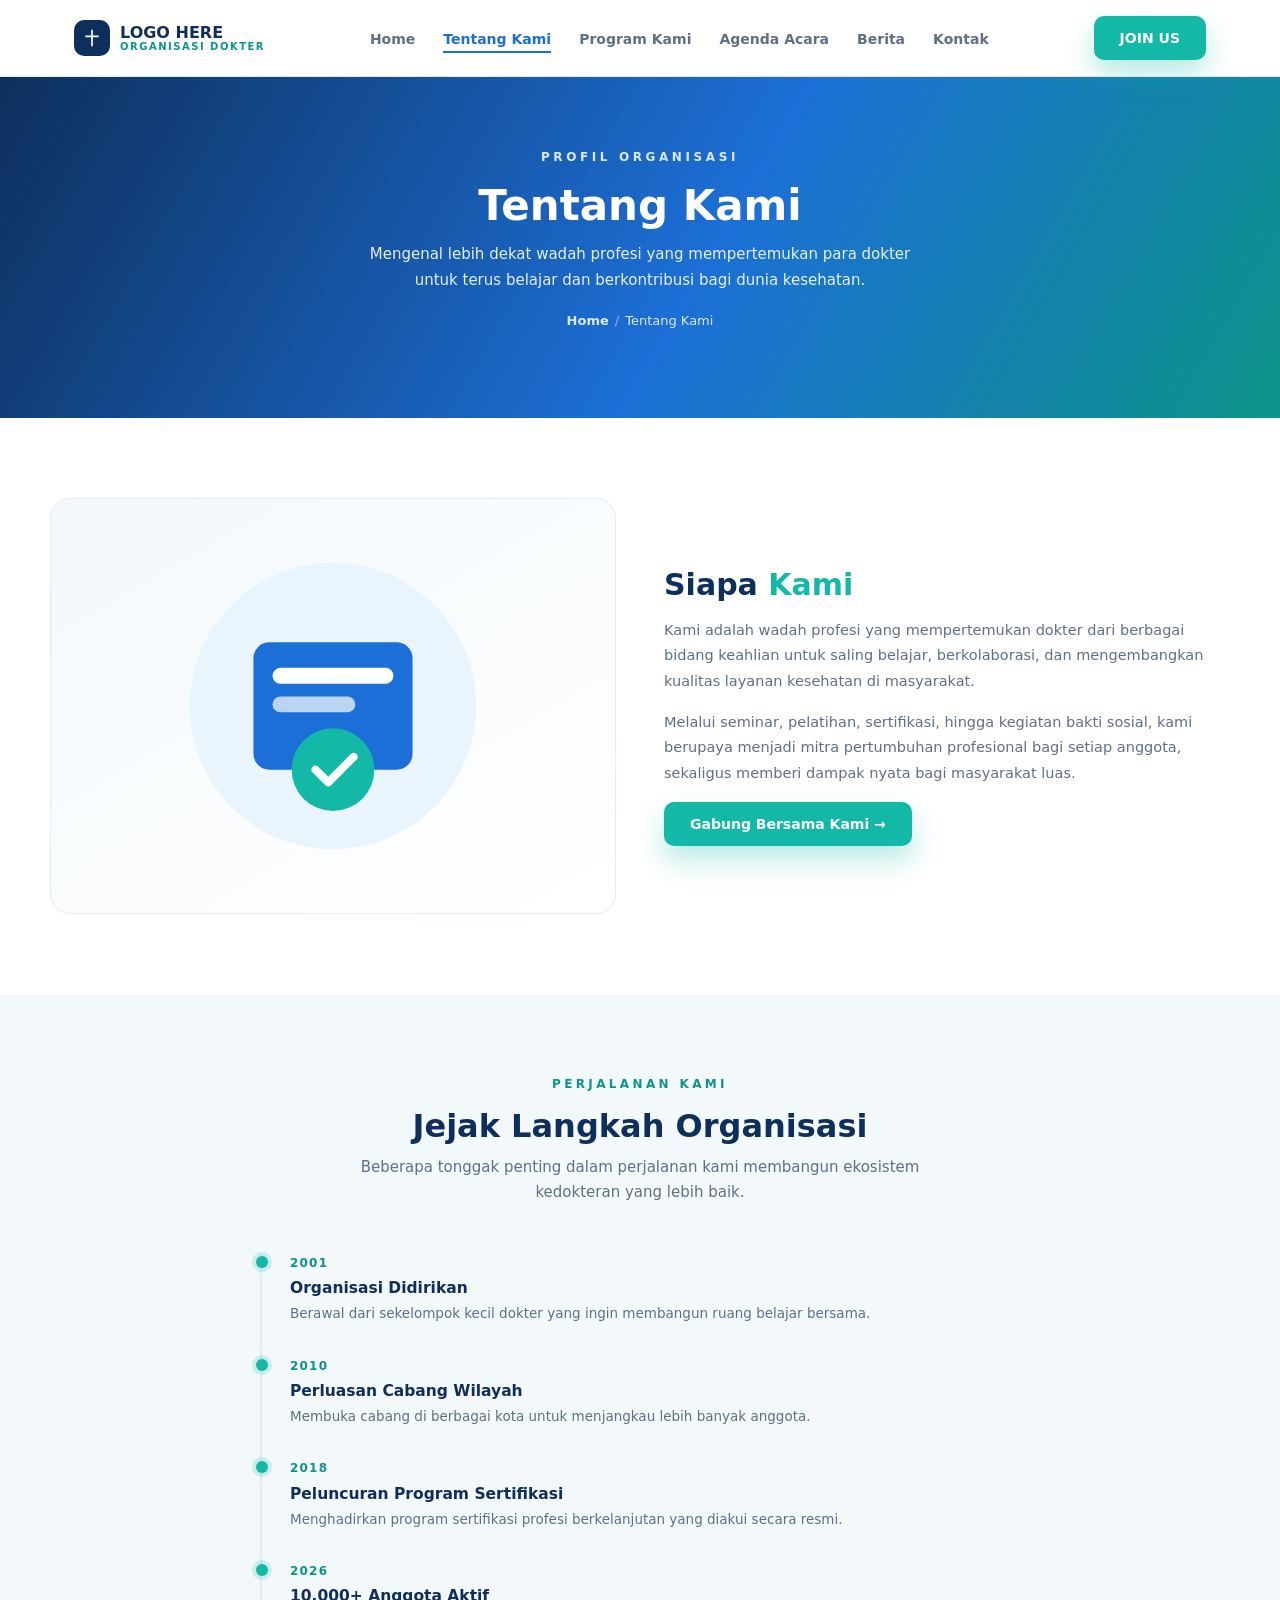
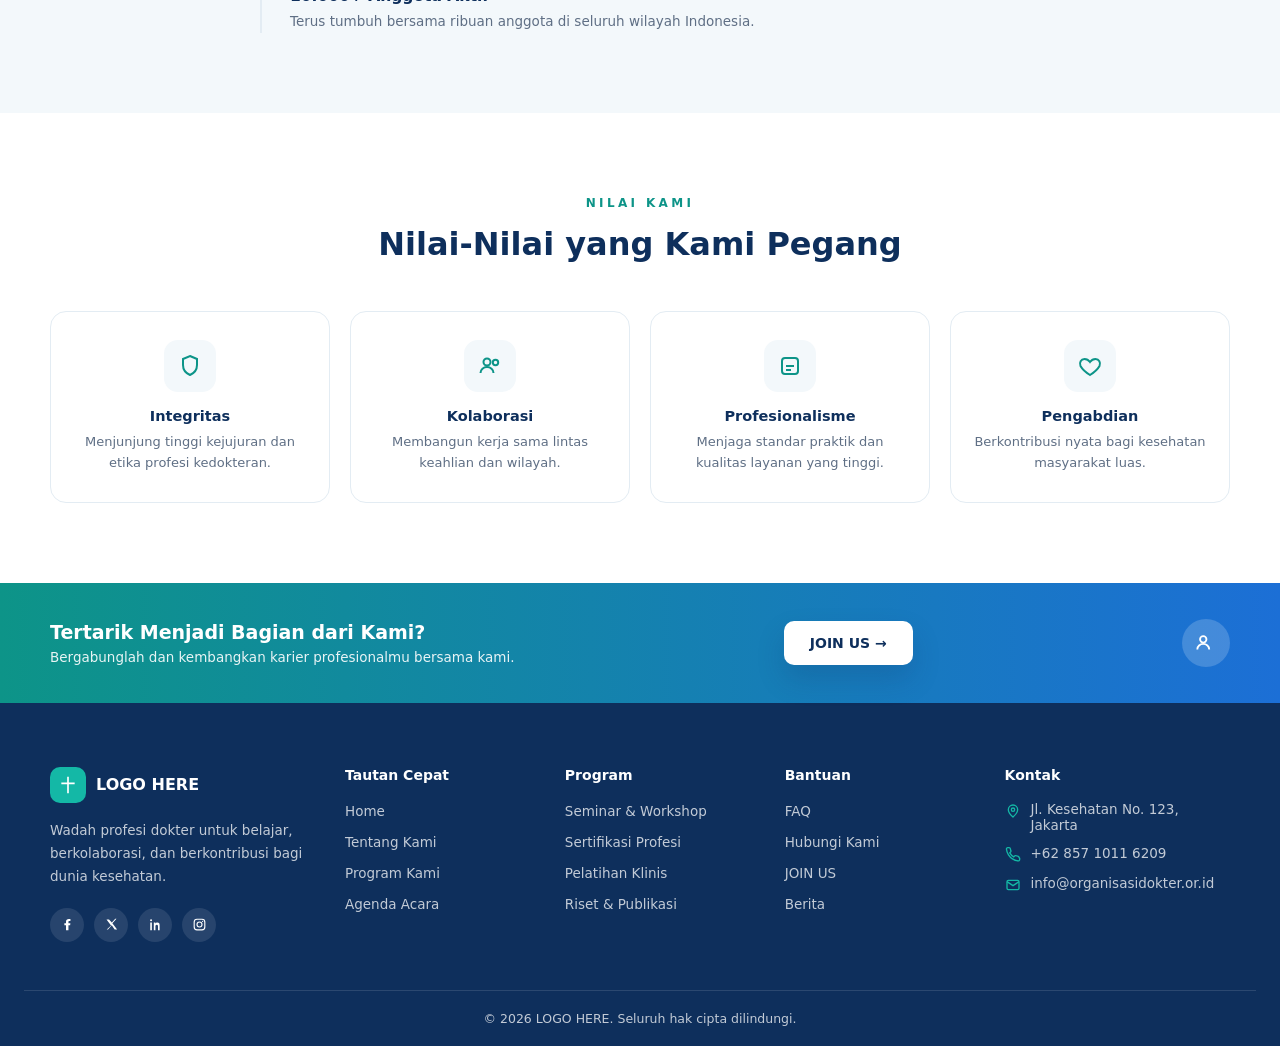
==== about.html @ cdc2d01a "Add CSS styles and JavaScript functionality for responsive navigation and page elements - Created si" ====
<!DOCTYPE html>
<html lang="id">
<head>
<meta charset="UTF-8">
<meta name="viewport" content="width=device-width, initial-scale=1.0">
<title>Tentang Kami | Organisasi Dokter</title>
<link rel="stylesheet" href="site.css">
</head>
<body>

<header class="site-nav">
  <div class="nav-inner">
    <a class="site-logo" href="index.html">
      <span class="logo-mark">
        <svg viewBox="0 0 24 24" fill="currentColor"><path d="M11 2h2v7h7v2h-7v11h-2V11H4V9h7V2Z"/></svg>
      </span>
      <span class="logo-text">LOGO HERE<small>ORGANISASI DOKTER</small></span>
    </a>
    <ul class="nav-links" id="navLinks">
      <li><a href="index.html">Home</a></li>
      <li><a href="about.html">Tentang Kami</a></li>
      <li><a href="services.html">Program Kami</a></li>
      <li><a href="events.html">Agenda Acara</a></li>
      <li><a href="news.html">Berita</a></li>
      <li><a href="contact.html">Kontak</a></li>
    </ul>
    <a class="btn btn-teal" href="daftar.html">JOIN US</a>
    <button class="mobile-toggle" id="navToggle" aria-label="Menu">
      <span></span><span></span><span></span>
    </button>
  </div>
</header>

<section class="page-hero">
  <p class="eyebrow">Profil Organisasi</p>
  <h1>Tentang Kami</h1>
  <p>Mengenal lebih dekat wadah profesi yang mempertemukan para dokter untuk terus belajar dan berkontribusi bagi dunia kesehatan.</p>
  <div class="breadcrumb">
    <a href="index.html">Home</a><span>/</span>Tentang Kami
  </div>
</section>

<section class="section">
  <div class="content-grid">
    <div class="content-visual">
      <svg viewBox="0 0 220 220" fill="none" xmlns="http://www.w3.org/2000/svg">
        <circle cx="110" cy="110" r="90" fill="#eaf4fd"/>
        <rect x="60" y="70" width="100" height="80" rx="10" fill="#1c6fd6"/>
        <rect x="72" y="86" width="76" height="10" rx="5" fill="#fff"/>
        <rect x="72" y="104" width="52" height="10" rx="5" fill="#fff" opacity="0.7"/>
        <circle cx="110" cy="150" r="26" fill="#14b8a6"/>
        <path d="M99 150l8 8 16-16" stroke="#fff" stroke-width="5" stroke-linecap="round" stroke-linejoin="round" fill="none"/>
      </svg>
    </div>
    <div class="content-text">
      <h2>Siapa <span class="accent" style="color:#14b8a6;">Kami</span></h2>
      <p>Kami adalah wadah profesi yang mempertemukan dokter dari berbagai bidang keahlian untuk saling belajar, berkolaborasi, dan mengembangkan kualitas layanan kesehatan di masyarakat.</p>
      <p>Melalui seminar, pelatihan, sertifikasi, hingga kegiatan bakti sosial, kami berupaya menjadi mitra pertumbuhan profesional bagi setiap anggota, sekaligus memberi dampak nyata bagi masyarakat luas.</p>
      <a class="btn btn-teal" href="daftar.html">Gabung Bersama Kami &rarr;</a>
    </div>
  </div>
</section>

<section class="section soft">
  <div class="section-header">
    <p class="eyebrow">Perjalanan Kami</p>
    <h2>Jejak Langkah Organisasi</h2>
    <p>Beberapa tonggak penting dalam perjalanan kami membangun ekosistem kedokteran yang lebih baik.</p>
  </div>
  <div class="timeline">
    <div class="timeline-item">
      <p class="t-year">2001</p>
      <h4>Organisasi Didirikan</h4>
      <p>Berawal dari sekelompok kecil dokter yang ingin membangun ruang belajar bersama.</p>
    </div>
    <div class="timeline-item">
      <p class="t-year">2010</p>
      <h4>Perluasan Cabang Wilayah</h4>
      <p>Membuka cabang di berbagai kota untuk menjangkau lebih banyak anggota.</p>
    </div>
    <div class="timeline-item">
      <p class="t-year">2018</p>
      <h4>Peluncuran Program Sertifikasi</h4>
      <p>Menghadirkan program sertifikasi profesi berkelanjutan yang diakui secara resmi.</p>
    </div>
    <div class="timeline-item">
      <p class="t-year">2026</p>
      <h4>10.000+ Anggota Aktif</h4>
      <p>Terus tumbuh bersama ribuan anggota di seluruh wilayah Indonesia.</p>
    </div>
  </div>
</section>

<section class="section">
  <div class="section-header">
    <p class="eyebrow">Nilai Kami</p>
    <h2>Nilai-Nilai yang Kami Pegang</h2>
  </div>
  <div class="value-grid">
    <div class="value-card">
      <span class="vc-icon"><svg viewBox="0 0 24 24" fill="none" stroke="currentColor" stroke-width="2"><path d="M12 2l7 3v6c0 5-3.5 8.5-7 10-3.5-1.5-7-5-7-10V5l7-3Z"/></svg></span>
      <h3>Integritas</h3>
      <p>Menjunjung tinggi kejujuran dan etika profesi kedokteran.</p>
    </div>
    <div class="value-card">
      <span class="vc-icon"><svg viewBox="0 0 24 24" fill="none" stroke="currentColor" stroke-width="2"><circle cx="9" cy="8" r="3.5"/><path d="M2.5 19c0-3.5 3-6 6.5-6s6.5 2.5 6.5 6"/><circle cx="17.5" cy="8.5" r="2.7"/></svg></span>
      <h3>Kolaborasi</h3>
      <p>Membangun kerja sama lintas keahlian dan wilayah.</p>
    </div>
    <div class="value-card">
      <span class="vc-icon"><svg viewBox="0 0 24 24" fill="none" stroke="currentColor" stroke-width="2"><rect x="4" y="4" width="16" height="16" rx="3"/><path d="M8 12h8M8 16h5"/></svg></span>
      <h3>Profesionalisme</h3>
      <p>Menjaga standar praktik dan kualitas layanan yang tinggi.</p>
    </div>
    <div class="value-card">
      <span class="vc-icon"><svg viewBox="0 0 24 24" fill="none" stroke="currentColor" stroke-width="2"><path d="M12 21s-7-4.4-9.5-9C1 8.4 3 5 6.5 5 8.6 5 10.6 6.1 12 8c1.4-1.9 3.4-3 5.5-3C21 5 23 8.4 21.5 12 19 16.6 12 21 12 21Z"/></svg></span>
      <h3>Pengabdian</h3>
      <p>Berkontribusi nyata bagi kesehatan masyarakat luas.</p>
    </div>
  </div>
</section>

<section class="cta-banner">
  <div class="cta-banner-inner">
    <div>
      <h3>Tertarik Menjadi Bagian dari Kami?</h3>
      <p>Bergabunglah dan kembangkan karier profesionalmu bersama kami.</p>
    </div>
    <a class="btn btn-white" href="daftar.html">JOIN US &rarr;</a>
    <span class="cta-icon-circle"><svg viewBox="0 0 24 24" fill="none" stroke="#fff" stroke-width="2"><circle cx="9" cy="8" r="3.5"/><path d="M2.5 19c0-3.5 3-6 6.5-6s6.5 2.5 6.5 6"/></svg></span>
  </div>
</section>

<footer class="site-footer">
  <div class="footer-grid">
    <div class="footer-brand">
      <a class="site-logo" href="index.html">
        <span class="logo-mark">
          <svg viewBox="0 0 24 24" fill="currentColor"><path d="M11 2h2v7h7v2h-7v11h-2V11H4V9h7V2Z"/></svg>
        </span>
        <span class="logo-text">LOGO HERE</span>
      </a>
      <p>Wadah profesi dokter untuk belajar, berkolaborasi, dan berkontribusi bagi dunia kesehatan.</p>
      <div class="footer-social">
        <a href="#" aria-label="Facebook"><svg viewBox="0 0 24 24" fill="currentColor"><path d="M13.5 21v-8h2.7l.4-3.2h-3.1V7.7c0-.9.3-1.5 1.6-1.5h1.6V3.3C16.4 3.2 15.3 3 14 3c-2.6 0-4.4 1.6-4.4 4.5v2.3H7v3.2h2.6V21h3.9Z"/></svg></a>
        <a href="#" aria-label="Twitter"><svg viewBox="0 0 24 24" fill="currentColor"><path d="M4 4l7.3 9.6L4.4 20h2l6-6.7L17 20h4l-7.6-10 6.6-7.4h-2l-5.5 6.1L8 4H4Z"/></svg></a>
        <a href="#" aria-label="LinkedIn"><svg viewBox="0 0 24 24" fill="currentColor"><path d="M4.9 3.5A1.6 1.6 0 1 1 3.3 5a1.6 1.6 0 0 1 1.6-1.5ZM3.6 8.6h2.6V21H3.6V8.6ZM9.3 8.6h2.5v1.7h.03c.35-.66 1.2-1.7 3-1.7 3.2 0 3.8 2.1 3.8 4.8V21H16v-5.6c0-1.35-.02-3.1-1.9-3.1-1.9 0-2.2 1.47-2.2 3v5.7H9.3V8.6Z"/></svg></a>
        <a href="#" aria-label="Instagram"><svg viewBox="0 0 24 24" fill="none" stroke="currentColor" stroke-width="1.8"><rect x="3.5" y="3.5" width="17" height="17" rx="4.5"/><circle cx="12" cy="12" r="4"/><circle cx="17" cy="7" r="0.9" fill="currentColor" stroke="none"/></svg></a>
      </div>
    </div>
    <div class="footer-col">
      <h4>Tautan Cepat</h4>
      <ul>
        <li><a href="index.html">Home</a></li>
        <li><a href="about.html">Tentang Kami</a></li>
        <li><a href="services.html">Program Kami</a></li>
        <li><a href="events.html">Agenda Acara</a></li>
      </ul>
    </div>
    <div class="footer-col">
      <h4>Program</h4>
      <ul>
        <li><a href="services.html">Seminar &amp; Workshop</a></li>
        <li><a href="services.html">Sertifikasi Profesi</a></li>
        <li><a href="services.html">Pelatihan Klinis</a></li>
        <li><a href="services.html">Riset &amp; Publikasi</a></li>
      </ul>
    </div>
    <div class="footer-col">
      <h4>Bantuan</h4>
      <ul>
        <li><a href="contact.html">FAQ</a></li>
        <li><a href="contact.html">Hubungi Kami</a></li>
        <li><a href="daftar.html">JOIN US</a></li>
        <li><a href="news.html">Berita</a></li>
      </ul>
    </div>
    <div class="footer-col">
      <h4>Kontak</h4>
      <ul class="footer-contact">
        <li><svg viewBox="0 0 24 24" fill="none" stroke="currentColor" stroke-width="2"><path d="M12 21s-7-6-7-11a7 7 0 0 1 14 0c0 5-7 11-7 11Z"/><circle cx="12" cy="10" r="2.5"/></svg><span>Jl. Kesehatan No. 123, Jakarta</span></li>
        <li><svg viewBox="0 0 24 24" fill="none" stroke="currentColor" stroke-width="2"><path d="M22 16.9v2a2 2 0 0 1-2.2 2 19.8 19.8 0 0 1-8.6-3 19.5 19.5 0 0 1-6-6 19.8 19.8 0 0 1-3-8.7A2 2 0 0 1 4.1 1h2a2 2 0 0 1 2 1.7c.1.9.3 1.8.6 2.7a2 2 0 0 1-.4 2.1L7.1 8.7a16 16 0 0 0 6 6l1.2-1.2a2 2 0 0 1 2.1-.4c.9.3 1.8.5 2.7.6a2 2 0 0 1 1.9 2Z"/></svg><span>+62 857 1011 6209</span></li>
        <li><svg viewBox="0 0 24 24" fill="none" stroke="currentColor" stroke-width="2"><rect x="3" y="5" width="18" height="14" rx="2"/><path d="m3 7 9 6 9-6"/></svg><span>info@organisasidokter.or.id</span></li>
      </ul>
    </div>
  </div>
  <div class="footer-bottom">
    &copy; 2026 LOGO HERE. Seluruh hak cipta dilindungi.
  </div>
</footer>

<script src="site.js"></script>
</body>
</html>
---- site.css ----
:root{
  --navy:#0e2f5c;
  --blue:#1c6fd6;
  --teal:#14b8a6;
  --teal-dark:#0d9488;
  --bg-soft:#f3f8fb;
  --text-dark:#16273f;
  --text-gray:#5f6f85;
  --white:#ffffff;
  --border-soft:#e3ecf3;
}

*{margin:0;padding:0;box-sizing:border-box;}

body{
  font-family:'Segoe UI', system-ui, -apple-system, sans-serif;
  background:var(--white);
  color:var(--text-dark);
  overflow-x:hidden;
}

a{color:inherit;}

.container{
  max-width:1180px;
  margin:0 auto;
  padding:0 24px;
}

img,svg{display:block;max-width:100%;}

/* ===== BUTTONS ===== */
.btn{
  display:inline-flex;
  align-items:center;
  gap:8px;
  font-size:14px;
  font-weight:700;
  padding:14px 26px;
  border-radius:10px;
  border:none;
  cursor:pointer;
  text-decoration:none;
  transition:transform 0.2s ease, box-shadow 0.2s ease, background 0.2s ease;
  white-space:nowrap;
}

.btn:hover{ transform:translateY(-2px); }

.btn-teal{
  background:var(--teal);
  color:var(--white);
  box-shadow:0 14px 28px rgba(20,184,166,0.3);
}
.btn-teal:hover{ background:var(--teal-dark); }

.btn-outline{
  background:var(--white);
  color:var(--navy);
  border:1.5px solid var(--border-soft);
}
.btn-outline:hover{ border-color:var(--blue); }

.btn-white{
  background:var(--white);
  color:var(--navy);
  box-shadow:0 14px 28px rgba(14,47,92,0.18);
}

/* ===== NAVBAR ===== */
.site-nav{
  position:sticky;
  top:0;
  z-index:50;
  background:rgba(255,255,255,0.96);
  backdrop-filter:blur(8px);
  border-bottom:1px solid var(--border-soft);
}

.nav-inner{
  max-width:1180px;
  margin:0 auto;
  padding:16px 24px;
  display:flex;
  align-items:center;
  justify-content:space-between;
  gap:24px;
}

.site-logo{
  display:flex;
  align-items:center;
  gap:10px;
  text-decoration:none;
  flex-shrink:0;
}

.site-logo .logo-mark{
  width:36px;
  height:36px;
  border-radius:10px;
  background:var(--navy);
  display:flex;
  align-items:center;
  justify-content:center;
  color:var(--white);
}

.site-logo .logo-mark svg{ width:20px; height:20px; }

.site-logo .logo-text{
  font-weight:800;
  font-size:16px;
  color:var(--navy);
  line-height:1.1;
}

.site-logo .logo-text small{
  display:block;
  font-size:10px;
  letter-spacing:0.15em;
  font-weight:700;
  color:var(--teal-dark);
}

.nav-links{
  display:flex;
  align-items:center;
  gap:28px;
  list-style:none;
  flex-wrap:wrap;
}

.nav-links a{
  text-decoration:none;
  font-size:14px;
  font-weight:600;
  color:var(--text-gray);
  padding-bottom:4px;
  border-bottom:2px solid transparent;
}

.nav-links a:hover,
.nav-links a.active{
  color:var(--blue);
  border-bottom-color:var(--blue);
}

.mobile-toggle{
  display:none;
  flex-direction:column;
  gap:4px;
  background:none;
  border:none;
  cursor:pointer;
  padding:6px;
}

.mobile-toggle span{
  width:22px;
  height:2px;
  background:var(--navy);
  border-radius:2px;
}

@media (max-width:900px){
  .nav-links{
    display:none;
    position:absolute;
    top:100%;
    left:0;
    right:0;
    background:var(--white);
    flex-direction:column;
    align-items:flex-start;
    padding:16px 24px 20px;
    gap:14px;
    border-bottom:1px solid var(--border-soft);
    box-shadow:0 20px 30px rgba(14,47,92,0.08);
  }
  .nav-links.open{ display:flex; }
  .mobile-toggle{ display:flex; }
}

/* ===== PAGE HERO (interior pages) ===== */
.page-hero{
  background:linear-gradient(120deg, var(--navy) 0%, var(--blue) 55%, var(--teal-dark) 100%);
  padding:70px 24px 90px;
  text-align:center;
  color:var(--white);
}

.page-hero .eyebrow{
  letter-spacing:0.3em;
  font-size:12px;
  font-weight:700;
  text-transform:uppercase;
  opacity:0.85;
  margin-bottom:14px;
}

.page-hero h1{
  font-size:clamp(28px, 4vw, 42px);
  font-weight:800;
  margin-bottom:12px;
}

.page-hero p{
  max-width:560px;
  margin:0 auto;
  font-size:15px;
  line-height:1.7;
  opacity:0.9;
}

.breadcrumb{
  margin-top:20px;
  font-size:13px;
  opacity:0.85;
}

.breadcrumb a{ text-decoration:none; color:var(--white); font-weight:600; }
.breadcrumb span{ margin:0 6px; opacity:0.6; }

/* ===== HOME HERO ===== */
.home-hero{
  position:relative;
  background:linear-gradient(180deg, #f7fbfe 0%, var(--bg-soft) 100%);
  padding:56px 24px 0;
  overflow:hidden;
}

.home-hero-grid{
  max-width:1180px;
  margin:0 auto;
  display:grid;
  grid-template-columns:1fr 1fr;
  gap:40px;
  align-items:center;
  padding-bottom:64px;
}

@media (max-width:900px){
  .home-hero-grid{ grid-template-columns:1fr; }
}

.home-hero .eyebrow{
  letter-spacing:0.25em;
  font-size:12px;
  font-weight:700;
  text-transform:uppercase;
  color:var(--teal-dark);
  margin-bottom:16px;
}

.home-hero h1{
  font-size:clamp(32px, 4.4vw, 48px);
  font-weight:800;
  line-height:1.2;
  color:var(--navy);
  margin-bottom:20px;
}

.home-hero h1 .accent{ color:var(--teal); }

.home-hero .desc{
  color:var(--text-gray);
  font-size:15.5px;
  line-height:1.75;
  max-width:480px;
  margin-bottom:32px;
}

.hero-actions{
  display:flex;
  gap:14px;
  flex-wrap:wrap;
  margin-bottom:36px;
}

.trust-line{
  display:flex;
  align-items:center;
  gap:14px;
}

.avatar-stack{
  display:flex;
}

.avatar-stack .avatar{
  width:38px;
  height:38px;
  border-radius:50%;
  border:3px solid var(--white);
  margin-left:-12px;
  background:linear-gradient(160deg, var(--blue), var(--teal));
}

.avatar-stack .avatar:first-child{ margin-left:0; }

.trust-line .trust-text{
  font-size:13.5px;
  color:var(--text-gray);
  line-height:1.3;
}

.trust-line .trust-text strong{
  display:block;
  color:var(--navy);
  font-size:15px;
}

.hero-visual{
  position:relative;
  display:flex;
  align-items:center;
  justify-content:center;
}

.hero-visual-blob{
  position:relative;
  width:100%;
  max-width:420px;
  aspect-ratio:1/1;
  border-radius:50%;
  background:radial-gradient(circle at 35% 30%, #eaf6ff 0%, var(--bg-soft) 70%);
  display:flex;
  align-items:center;
  justify-content:center;
  box-shadow:inset 0 0 0 1px rgba(14,47,92,0.05);
}

.hero-visual-blob svg{ width:72%; height:72%; }

.hero-floating-card{
  position:absolute;
  background:var(--white);
  border-radius:14px;
  padding:12px 16px;
  display:flex;
  align-items:center;
  gap:10px;
  box-shadow:0 18px 34px rgba(14,47,92,0.14);
  font-size:12.5px;
  font-weight:600;
  color:var(--navy);
}

.hero-floating-card .fc-icon{
  width:34px;
  height:34px;
  border-radius:10px;
  background:var(--bg-soft);
  color:var(--teal-dark);
  display:flex;
  align-items:center;
  justify-content:center;
  flex-shrink:0;
}

.hero-floating-card .fc-icon svg{ width:18px; height:18px; }

.hero-floating-card small{
  display:block;
  color:var(--text-gray);
  font-weight:500;
  font-size:11px;
}

.fc-1{ top:6%; right:0%; }
.fc-2{ top:38%; right:-6%; }
.fc-3{ bottom:8%; right:2%; }

@media (max-width:900px){
  .hero-floating-card{ display:none; }
}

/* ===== HELP CARD (floating overlap) ===== */
.help-card{
  max-width:1100px;
  margin:0 auto;
  background:var(--white);
  border-radius:22px;
  box-shadow:0 30px 60px rgba(14,47,92,0.14);
  padding:32px;
  position:relative;
  top:-56px;
  z-index:5;
}

.help-card h2{
  text-align:center;
  font-size:20px;
  font-weight:800;
  color:var(--navy);
  margin-bottom:24px;
}

.help-grid{
  display:grid;
  grid-template-columns:repeat(5, 1fr);
  gap:16px;
}

@media (max-width:900px){
  .help-grid{ grid-template-columns:repeat(2, 1fr); }
}
@media (max-width:520px){
  .help-grid{ grid-template-columns:1fr; }
}

.help-item{
  background:var(--bg-soft);
  border-radius:14px;
  padding:20px 18px;
  text-decoration:none;
  color:var(--text-dark);
  display:block;
  transition:transform 0.2s ease, box-shadow 0.2s ease;
}

.help-item:hover{
  transform:translateY(-3px);
  box-shadow:0 16px 30px rgba(14,47,92,0.12);
}

.help-item .hi-icon{
  width:38px;
  height:38px;
  border-radius:10px;
  background:var(--white);
  color:var(--blue);
  display:flex;
  align-items:center;
  justify-content:center;
  margin-bottom:14px;
}

.help-item .hi-icon svg{ width:19px; height:19px; }

.help-item h4{
  font-size:14px;
  font-weight:700;
  color:var(--navy);
  margin-bottom:6px;
}

.help-item p{
  font-size:12.5px;
  color:var(--text-gray);
  line-height:1.5;
  margin-bottom:12px;
}

.help-item .hi-arrow{
  color:var(--teal-dark);
  font-weight:700;
}

/* ===== SECTION HEADER ===== */
.section{
  padding:80px 24px;
}

.section.soft{ background:var(--bg-soft); }

.section-header{
  text-align:center;
  max-width:620px;
  margin:0 auto 48px;
}

.section-header .eyebrow{
  letter-spacing:0.28em;
  font-size:12px;
  font-weight:700;
  text-transform:uppercase;
  color:var(--teal-dark);
  margin-bottom:12px;
}

.section-header h2{
  font-size:clamp(24px, 3.2vw, 32px);
  font-weight:800;
  color:var(--navy);
  margin-bottom:10px;
}

.section-header h2 .accent{ color:var(--teal); }

.section-header p{
  color:var(--text-gray);
  font-size:15px;
  line-height:1.7;
}

/* ===== SERVICES / PROGRAM GRID ===== */
.services-grid{
  max-width:1180px;
  margin:0 auto;
  display:grid;
  grid-template-columns:repeat(5, 1fr);
  gap:20px;
}

@media (max-width:1100px){
  .services-grid{ grid-template-columns:repeat(3, 1fr); }
}
@media (max-width:700px){
  .services-grid{ grid-template-columns:repeat(2, 1fr); }
}
@media (max-width:460px){
  .services-grid{ grid-template-columns:1fr; }
}

.service-card{
  background:var(--white);
  border:1px solid var(--border-soft);
  border-radius:16px;
  padding:24px 20px;
  transition:transform 0.2s ease, box-shadow 0.2s ease;
}

.service-card:hover{
  transform:translateY(-4px);
  box-shadow:0 20px 36px rgba(14,47,92,0.1);
}

.service-card .sc-icon{
  width:52px;
  height:52px;
  border-radius:14px;
  display:flex;
  align-items:center;
  justify-content:center;
  margin-bottom:18px;
  color:var(--white);
}

.service-card .sc-icon svg{ width:24px; height:24px; }

.service-card h3{
  font-size:15px;
  font-weight:700;
  color:var(--navy);
  margin-bottom:8px;
}

.service-card p{
  font-size:13px;
  color:var(--text-gray);
  line-height:1.6;
  margin-bottom:16px;
}

.sc-arrow{
  width:32px;
  height:32px;
  border-radius:50%;
  background:var(--teal);
  color:var(--white);
  display:flex;
  align-items:center;
  justify-content:center;
}

.sc-arrow svg{ width:15px; height:15px; }

/* ===== STATS BAR ===== */
.stats-bar{
  background:linear-gradient(90deg, var(--blue) 0%, var(--teal-dark) 100%);
  padding:36px 24px;
}

.stats-inner{
  max-width:1180px;
  margin:0 auto;
  display:grid;
  grid-template-columns:repeat(5, 1fr);
  gap:20px;
}

@media (max-width:900px){
  .stats-inner{ grid-template-columns:repeat(2, 1fr); }
}
@media (max-width:520px){
  .stats-inner{ grid-template-columns:1fr; }
}

.stat-item{
  display:flex;
  align-items:center;
  gap:14px;
  color:var(--white);
}

.stat-item .stat-icon{
  width:44px;
  height:44px;
  border-radius:10px;
  background:rgba(255,255,255,0.15);
  display:flex;
  align-items:center;
  justify-content:center;
  flex-shrink:0;
}

.stat-item .stat-icon svg{ width:22px; height:22px; }

.stat-item strong{
  display:block;
  font-size:22px;
  font-weight:800;
}

.stat-item span{
  font-size:12.5px;
  opacity:0.9;
}

/* ===== WHY CHOOSE / MISSION ===== */
.why-grid{
  max-width:1180px;
  margin:0 auto;
  display:grid;
  grid-template-columns:0.9fr 1.1fr 0.8fr;
  gap:32px;
  align-items:stretch;
}

@media (max-width:1000px){
  .why-grid{ grid-template-columns:1fr; }
}

.why-visual{
  position:relative;
  border-radius:20px;
  background:linear-gradient(150deg, var(--navy), var(--blue));
  min-height:280px;
  overflow:hidden;
}

.why-visual svg{
  position:absolute;
  inset:0;
  width:100%;
  height:100%;
}

.mission-badge{
  position:absolute;
  left:16px;
  right:16px;
  bottom:16px;
  background:var(--teal);
  color:var(--white);
  border-radius:14px;
  padding:16px 18px;
  display:flex;
  align-items:center;
  gap:12px;
  box-shadow:0 18px 34px rgba(13,148,136,0.35);
}

.mission-badge .mb-icon{
  width:36px;
  height:36px;
  border-radius:10px;
  background:rgba(255,255,255,0.2);
  display:flex;
  align-items:center;
  justify-content:center;
  flex-shrink:0;
}

.mission-badge .mb-icon svg{ width:18px; height:18px; }

.mission-badge strong{ display:block; font-size:13.5px; }
.mission-badge span{ font-size:12px; opacity:0.9; }

.why-content h2{
  font-size:clamp(22px, 3vw, 28px);
  font-weight:800;
  color:var(--navy);
  margin-bottom:14px;
}

.why-content h2 .accent{ color:var(--teal); }

.why-content p{
  color:var(--text-gray);
  font-size:14.5px;
  line-height:1.7;
  margin-bottom:22px;
}

.why-list{
  list-style:none;
  margin-bottom:26px;
}

.why-list li{
  display:flex;
  align-items:center;
  gap:10px;
  font-size:14px;
  font-weight:600;
  color:var(--text-dark);
  padding:8px 0;
}

.why-list li svg{
  width:19px;
  height:19px;
  color:var(--teal-dark);
  flex-shrink:0;
}

.urgent-box{
  background:var(--navy);
  color:var(--white);
  border-radius:20px;
  padding:28px 24px;
  display:flex;
  flex-direction:column;
  justify-content:space-between;
  gap:20px;
}

.urgent-box h3{
  font-size:19px;
  font-weight:800;
  margin-bottom:10px;
}

.urgent-box p{
  font-size:13.5px;
  opacity:0.85;
  line-height:1.6;
}

/* ===== NEWS / ARTICLES ===== */
.news-header-row{
  max-width:1180px;
  margin:0 auto 36px;
  display:flex;
  align-items:flex-end;
  justify-content:space-between;
  gap:20px;
  flex-wrap:wrap;
}

.news-header-row .section-header{ text-align:left; margin:0; }

.news-grid{
  max-width:1180px;
  margin:0 auto;
  display:grid;
  grid-template-columns:repeat(3, 1fr);
  gap:24px;
}

@media (max-width:860px){
  .news-grid{ grid-template-columns:1fr; }
}

.news-card{
  background:var(--white);
  border:1px solid var(--border-soft);
  border-radius:16px;
  overflow:hidden;
  transition:transform 0.2s ease, box-shadow 0.2s ease;
}

.news-card:hover{
  transform:translateY(-4px);
  box-shadow:0 20px 36px rgba(14,47,92,0.1);
}

.news-thumb{
  height:150px;
  display:flex;
  align-items:center;
  justify-content:center;
  color:var(--white);
}

.news-thumb svg{ width:44px; height:44px; }

.news-body{ padding:20px; }

.news-tag{
  display:inline-block;
  background:var(--bg-soft);
  color:var(--teal-dark);
  font-size:11px;
  font-weight:700;
  padding:5px 12px;
  border-radius:20px;
  margin-bottom:12px;
}

.news-body h3{
  font-size:15px;
  font-weight:700;
  color:var(--navy);
  margin-bottom:8px;
  line-height:1.4;
}

.news-body .news-date{
  font-size:12px;
  color:var(--text-gray);
}

/* ===== CTA BANNER ===== */
.cta-banner{
  background:linear-gradient(90deg, var(--teal-dark) 0%, var(--blue) 100%);
  border-radius:0;
  padding:36px 24px;
}

.cta-banner-inner{
  max-width:1180px;
  margin:0 auto;
  display:flex;
  align-items:center;
  justify-content:space-between;
  gap:24px;
  flex-wrap:wrap;
  color:var(--white);
}

.cta-banner-inner h3{
  font-size:19px;
  font-weight:800;
  margin-bottom:6px;
}

.cta-banner-inner p{
  font-size:13.5px;
  opacity:0.9;
}

.cta-icon-circle{
  width:48px;
  height:48px;
  border-radius:50%;
  background:rgba(255,255,255,0.18);
  display:flex;
  align-items:center;
  justify-content:center;
  flex-shrink:0;
}

.cta-icon-circle svg{ width:22px; height:22px; }

/* ===== FOOTER ===== */
.site-footer{
  background:var(--navy);
  color:rgba(255,255,255,0.75);
  padding:64px 24px 0;
}

.footer-grid{
  max-width:1180px;
  margin:0 auto;
  display:grid;
  grid-template-columns:1.4fr 1fr 1fr 1fr 1.2fr;
  gap:32px;
  padding-bottom:48px;
}

@media (max-width:900px){
  .footer-grid{ grid-template-columns:1fr 1fr; }
}
@media (max-width:520px){
  .footer-grid{ grid-template-columns:1fr; }
}

.footer-brand .site-logo .logo-text{ color:var(--white); }
.footer-brand .site-logo .logo-mark{ background:var(--teal); }

.footer-brand p{
  font-size:13.5px;
  line-height:1.7;
  margin:16px 0 20px;
  max-width:280px;
}

.footer-social{
  display:flex;
  gap:10px;
}

.footer-social a{
  width:34px;
  height:34px;
  border-radius:50%;
  background:rgba(255,255,255,0.1);
  display:flex;
  align-items:center;
  justify-content:center;
  text-decoration:none;
  color:var(--white);
}

.footer-social a svg{ width:15px; height:15px; }

.footer-col h4{
  color:var(--white);
  font-size:14px;
  font-weight:700;
  margin-bottom:18px;
}

.footer-col ul{ list-style:none; }

.footer-col li{ margin-bottom:12px; }

.footer-col a{
  text-decoration:none;
  font-size:13.5px;
  color:rgba(255,255,255,0.75);
}

.footer-col a:hover{ color:var(--white); }

.footer-contact li{
  display:flex;
  align-items:flex-start;
  gap:10px;
  font-size:13.5px;
}

.footer-contact svg{
  width:16px;
  height:16px;
  margin-top:2px;
  color:var(--teal);
  flex-shrink:0;
}

.footer-bottom{
  border-top:1px solid rgba(255,255,255,0.12);
  text-align:center;
  padding:20px 24px;
  font-size:12.5px;
}

/* ===== GENERIC CONTENT BLOCKS (about/services/events/news/contact pages) ===== */
.content-grid{
  max-width:1180px;
  margin:0 auto;
  display:grid;
  grid-template-columns:1fr 1fr;
  gap:48px;
  align-items:center;
}

@media (max-width:900px){
  .content-grid{ grid-template-columns:1fr; }
}

.content-visual{
  border-radius:20px;
  background:linear-gradient(150deg, var(--bg-soft), var(--white));
  border:1px solid var(--border-soft);
  min-height:280px;
  display:flex;
  align-items:center;
  justify-content:center;
  padding:32px;
}

.content-visual svg{ width:70%; }

.content-text h2{
  font-size:clamp(22px, 3vw, 30px);
  font-weight:800;
  color:var(--navy);
  margin-bottom:16px;
}

.content-text p{
  color:var(--text-gray);
  font-size:14.5px;
  line-height:1.75;
  margin-bottom:16px;
}

.value-grid{
  max-width:1180px;
  margin:0 auto;
  display:grid;
  grid-template-columns:repeat(4, 1fr);
  gap:20px;
}

@media (max-width:900px){
  .value-grid{ grid-template-columns:repeat(2, 1fr); }
}
@media (max-width:520px){
  .value-grid{ grid-template-columns:1fr; }
}

.value-card{
  text-align:center;
  padding:28px 20px;
  border-radius:16px;
  background:var(--white);
  border:1px solid var(--border-soft);
}

.value-card .vc-icon{
  width:52px;
  height:52px;
  border-radius:14px;
  background:var(--bg-soft);
  color:var(--teal-dark);
  display:flex;
  align-items:center;
  justify-content:center;
  margin:0 auto 16px;
}

.value-card .vc-icon svg{ width:24px; height:24px; }

.value-card h3{
  font-size:14.5px;
  font-weight:700;
  color:var(--navy);
  margin-bottom:8px;
}

.value-card p{
  font-size:13px;
  color:var(--text-gray);
  line-height:1.6;
}

/* ===== TIMELINE (about page) ===== */
.timeline{
  max-width:760px;
  margin:0 auto;
  position:relative;
  padding-left:28px;
  border-left:2px solid var(--border-soft);
}

.timeline-item{
  position:relative;
  padding-bottom:32px;
}

.timeline-item:last-child{ padding-bottom:0; }

.timeline-item::before{
  content:'';
  position:absolute;
  left:-34px;
  top:2px;
  width:12px;
  height:12px;
  border-radius:50%;
  background:var(--teal);
  box-shadow:0 0 0 4px rgba(20,184,166,0.18);
}

.timeline-item .t-year{
  font-size:12px;
  font-weight:700;
  letter-spacing:0.1em;
  color:var(--teal-dark);
  margin-bottom:6px;
}

.timeline-item h4{
  font-size:15.5px;
  font-weight:700;
  color:var(--navy);
  margin-bottom:6px;
}

.timeline-item p{
  font-size:13.5px;
  color:var(--text-gray);
  line-height:1.6;
}

/* ===== AGENDA / EVENT LIST (events page) ===== */
.agenda-list{
  max-width:820px;
  margin:0 auto;
  display:flex;
  flex-direction:column;
  gap:16px;
}

.agenda-item{
  display:flex;
  align-items:center;
  gap:20px;
  background:var(--white);
  border:1px solid var(--border-soft);
  border-radius:16px;
  padding:20px 22px;
}

@media (max-width:600px){
  .agenda-item{ flex-wrap:wrap; }
}

.agenda-date{
  flex-shrink:0;
  width:76px;
  height:76px;
  border-radius:14px;
  background:var(--bg-soft);
  color:var(--navy);
  display:flex;
  flex-direction:column;
  align-items:center;
  justify-content:center;
}

.agenda-date strong{ font-size:22px; font-weight:800; line-height:1; }
.agenda-date span{ font-size:11px; text-transform:uppercase; font-weight:700; color:var(--teal-dark); }

.agenda-info{ flex:1; }

.agenda-info h4{
  font-size:15px;
  font-weight:700;
  color:var(--navy);
  margin-bottom:6px;
}

.agenda-info p{
  font-size:13px;
  color:var(--text-gray);
}

.agenda-tag{
  background:var(--teal);
  color:var(--white);
  font-size:11.5px;
  font-weight:700;
  padding:6px 14px;
  border-radius:20px;
  flex-shrink:0;
}

/* ===== CONTACT PAGE ===== */
.contact-grid{
  max-width:1180px;
  margin:0 auto;
  display:grid;
  grid-template-columns:0.9fr 1.1fr;
  gap:40px;
}

@media (max-width:900px){
  .contact-grid{ grid-template-columns:1fr; }
}

.contact-info-card{
  background:var(--navy);
  color:var(--white);
  border-radius:20px;
  padding:36px 28px;
}

.contact-info-card h3{
  font-size:19px;
  font-weight:800;
  margin-bottom:10px;
}

.contact-info-card p{
  font-size:13.5px;
  opacity:0.85;
  line-height:1.6;
  margin-bottom:26px;
}

.contact-info-list{ list-style:none; display:flex; flex-direction:column; gap:18px; }

.contact-info-list li{
  display:flex;
  align-items:flex-start;
  gap:14px;
}

.contact-info-list .ci-icon{
  width:38px;
  height:38px;
  border-radius:10px;
  background:rgba(255,255,255,0.12);
  display:flex;
  align-items:center;
  justify-content:center;
  flex-shrink:0;
}

.contact-info-list .ci-icon svg{ width:18px; height:18px; }

.contact-info-list strong{ display:block; font-size:14px; margin-bottom:2px; }
.contact-info-list span{ font-size:13px; opacity:0.85; }

.contact-form{
  background:var(--white);
  border:1px solid var(--border-soft);
  border-radius:20px;
  padding:32px;
  box-shadow:0 25px 50px rgba(14,47,92,0.08);
}

.form-row{
  display:grid;
  grid-template-columns:1fr 1fr;
  gap:16px;
  margin-bottom:16px;
}

@media (max-width:560px){
  .form-row{ grid-template-columns:1fr; }
}

.form-field label{
  display:block;
  font-size:13px;
  font-weight:700;
  color:var(--navy);
  margin-bottom:8px;
}

.form-field input,
.form-field textarea{
  width:100%;
  background:var(--bg-soft);
  border:1px solid var(--border-soft);
  border-radius:10px;
  padding:12px 14px;
  font-size:14px;
  font-family:inherit;
  color:var(--text-dark);
  outline:none;
}

.form-field input:focus,
.form-field textarea:focus{
  border-color:var(--blue);
}

.form-field{ margin-bottom:16px; }

.map-embed{
  border-radius:16px;
  overflow:hidden;
  border:1px solid var(--border-soft);
  margin-top:16px;
}

.map-embed iframe{
  width:100%;
  height:280px;
  border:none;
  display:block;
}
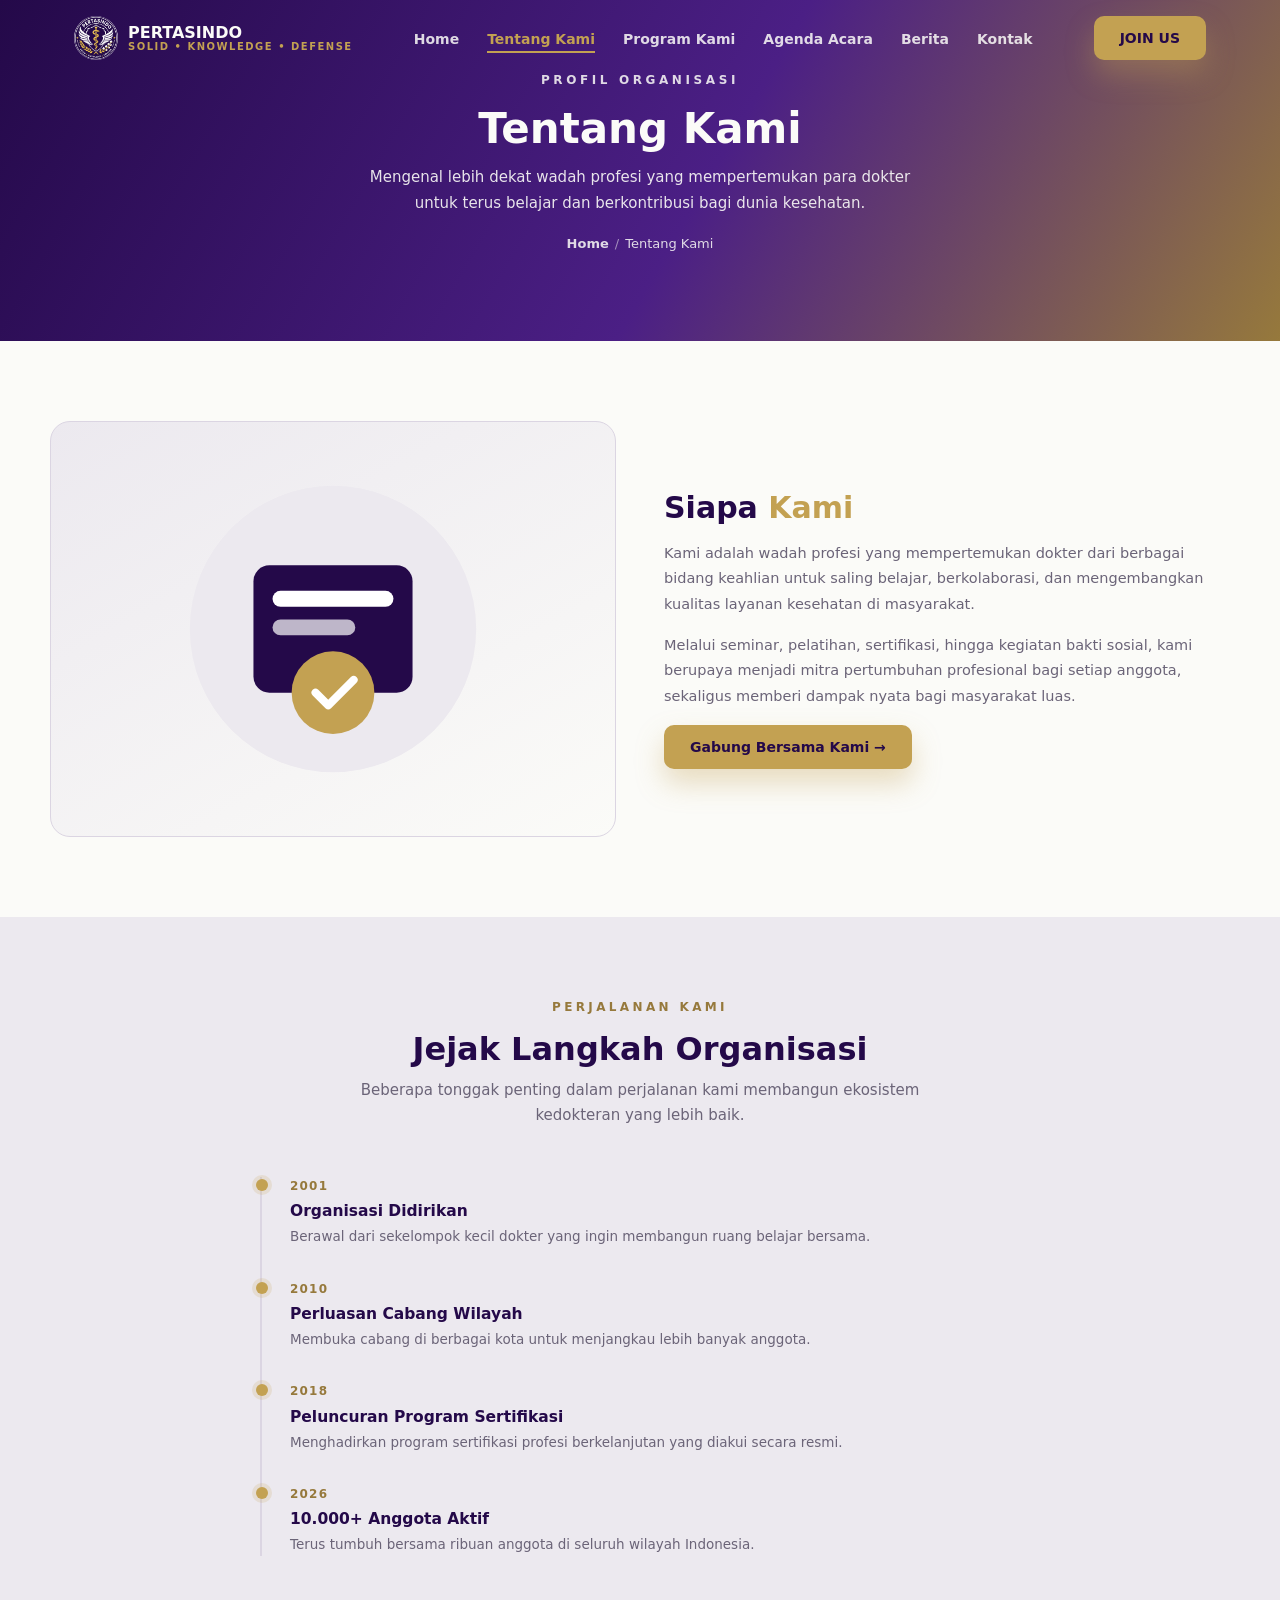
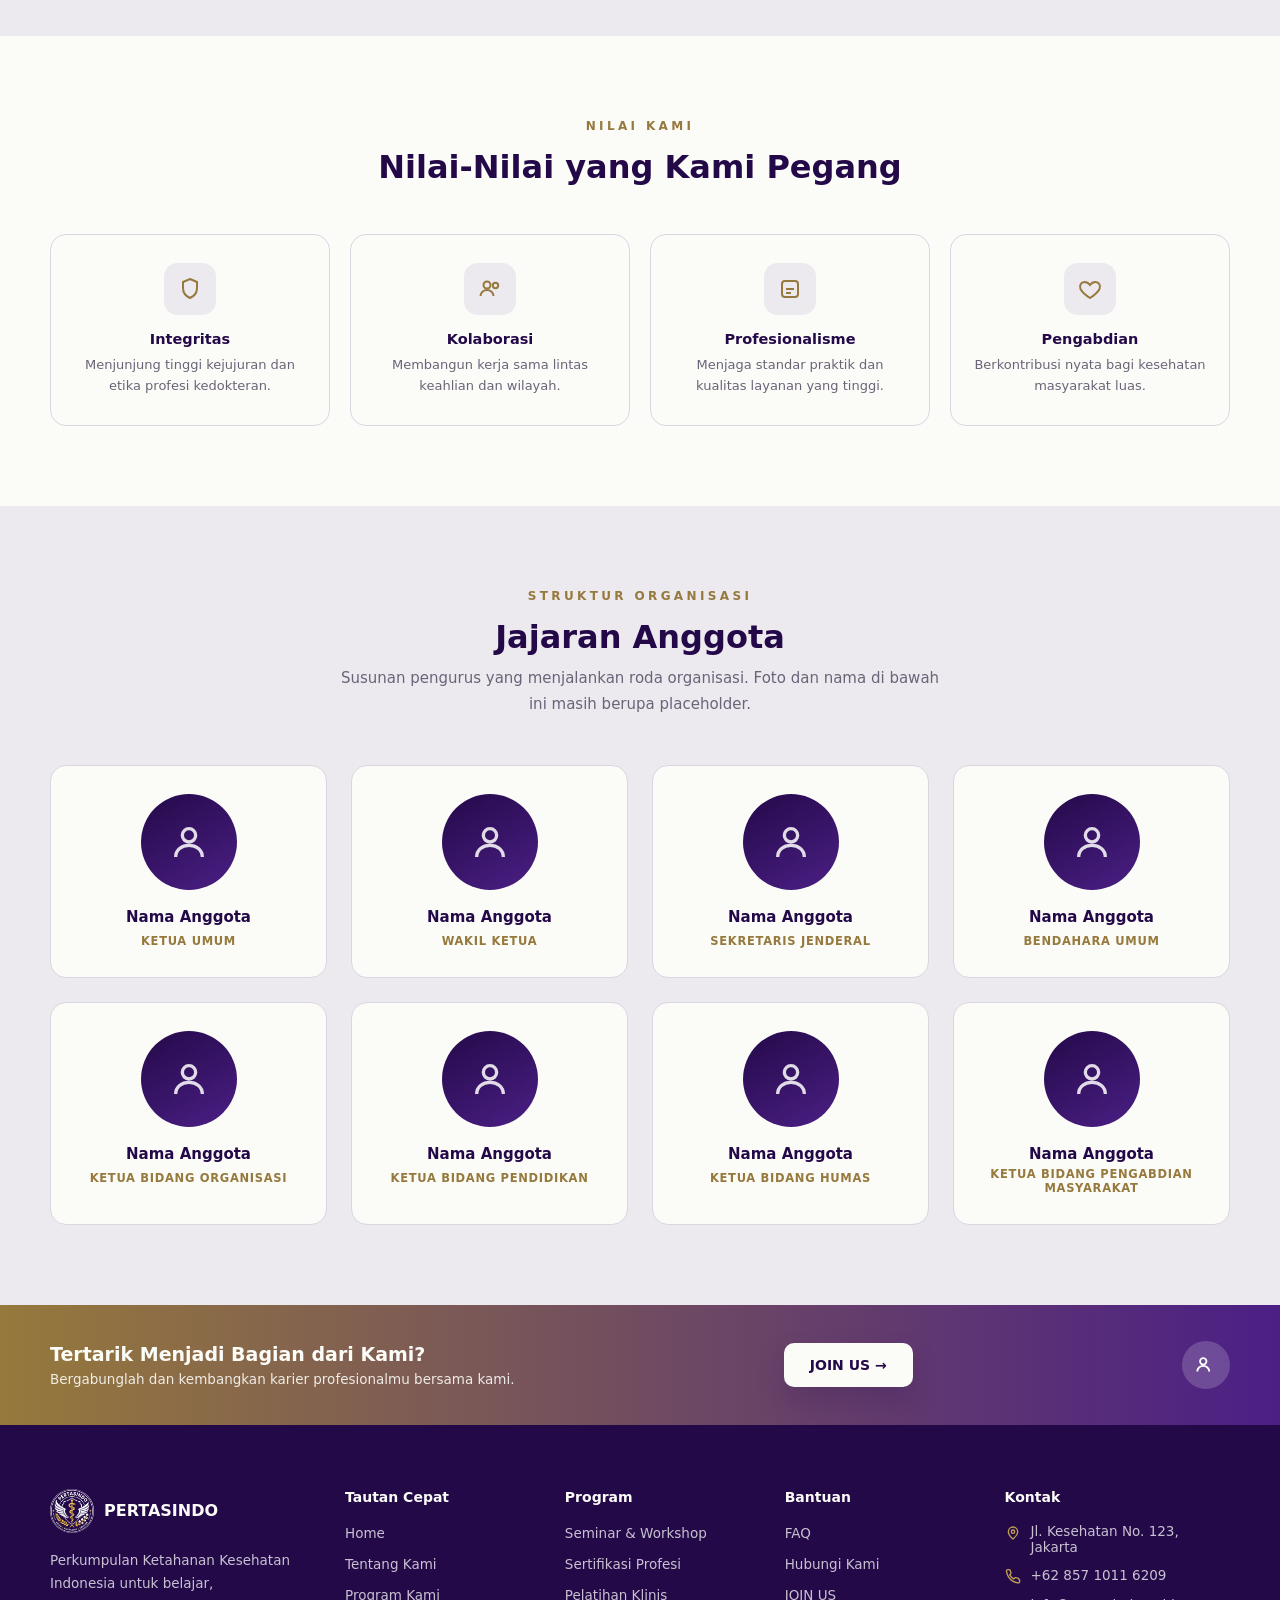
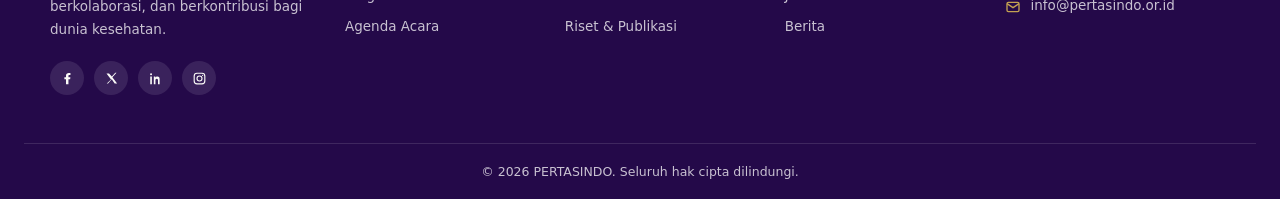
==== commit 7f044b7c: "style: update site.css for improved color scheme and navbar behavior; add team grid and program caro" ====
--- a/about.html
+++ b/about.html
@@ -3,7 +3,7 @@
 <head>
 <meta charset="UTF-8">
 <meta name="viewport" content="width=device-width, initial-scale=1.0">
-<title>Tentang Kami | Organisasi Dokter</title>
+<title>Tentang Kami | Pertasindo</title>
 <link rel="stylesheet" href="site.css">
 </head>
 <body>
@@ -12,9 +12,9 @@
   <div class="nav-inner">
     <a class="site-logo" href="index.html">
       <span class="logo-mark">
-        <svg viewBox="0 0 24 24" fill="currentColor"><path d="M11 2h2v7h7v2h-7v11h-2V11H4V9h7V2Z"/></svg>
+        <img src="assets/logo-pertasindo.png" alt="Logo Pertasindo">
       </span>
-      <span class="logo-text">LOGO HERE<small>ORGANISASI DOKTER</small></span>
+      <span class="logo-text">PERTASINDO<small>SOLID &bull; KNOWLEDGE &bull; DEFENSE</small></span>
     </a>
     <ul class="nav-links" id="navLinks">
       <li><a href="index.html">Home</a></li>
@@ -44,16 +44,16 @@
   <div class="content-grid">
     <div class="content-visual">
       <svg viewBox="0 0 220 220" fill="none" xmlns="http://www.w3.org/2000/svg">
-        <circle cx="110" cy="110" r="90" fill="#eaf4fd"/>
-        <rect x="60" y="70" width="100" height="80" rx="10" fill="#1c6fd6"/>
+        <circle cx="110" cy="110" r="90" fill="#ece9ef"/>
+        <rect x="60" y="70" width="100" height="80" rx="10" fill="#240949"/>
         <rect x="72" y="86" width="76" height="10" rx="5" fill="#fff"/>
         <rect x="72" y="104" width="52" height="10" rx="5" fill="#fff" opacity="0.7"/>
-        <circle cx="110" cy="150" r="26" fill="#14b8a6"/>
+        <circle cx="110" cy="150" r="26" fill="#c3a152"/>
         <path d="M99 150l8 8 16-16" stroke="#fff" stroke-width="5" stroke-linecap="round" stroke-linejoin="round" fill="none"/>
       </svg>
     </div>
     <div class="content-text">
-      <h2>Siapa <span class="accent" style="color:#14b8a6;">Kami</span></h2>
+      <h2>Siapa <span class="accent" style="color:#c3a152;">Kami</span></h2>
       <p>Kami adalah wadah profesi yang mempertemukan dokter dari berbagai bidang keahlian untuk saling belajar, berkolaborasi, dan mengembangkan kualitas layanan kesehatan di masyarakat.</p>
       <p>Melalui seminar, pelatihan, sertifikasi, hingga kegiatan bakti sosial, kami berupaya menjadi mitra pertumbuhan profesional bagi setiap anggota, sekaligus memberi dampak nyata bagi masyarakat luas.</p>
       <a class="btn btn-teal" href="daftar.html">Gabung Bersama Kami &rarr;</a>
@@ -120,6 +120,57 @@
   </div>
 </section>
 
+<!-- ===== JAJARAN ANGGOTA ===== -->
+<section class="section soft">
+  <div class="section-header">
+    <p class="eyebrow">Struktur Organisasi</p>
+    <h2>Jajaran Anggota</h2>
+    <p>Susunan pengurus yang menjalankan roda organisasi. Foto dan nama di bawah ini masih berupa placeholder.</p>
+  </div>
+  <div class="team-grid">
+    <div class="team-card">
+      <div class="team-photo"><svg viewBox="0 0 24 24" fill="none" stroke="currentColor" stroke-width="2"><circle cx="12" cy="8" r="4"/><path d="M4 21c0-4.4 3.6-7 8-7s8 2.6 8 7"/></svg></div>
+      <h3>Nama Anggota</h3>
+      <span class="team-role">Ketua Umum</span>
+    </div>
+    <div class="team-card">
+      <div class="team-photo"><svg viewBox="0 0 24 24" fill="none" stroke="currentColor" stroke-width="2"><circle cx="12" cy="8" r="4"/><path d="M4 21c0-4.4 3.6-7 8-7s8 2.6 8 7"/></svg></div>
+      <h3>Nama Anggota</h3>
+      <span class="team-role">Wakil Ketua</span>
+    </div>
+    <div class="team-card">
+      <div class="team-photo"><svg viewBox="0 0 24 24" fill="none" stroke="currentColor" stroke-width="2"><circle cx="12" cy="8" r="4"/><path d="M4 21c0-4.4 3.6-7 8-7s8 2.6 8 7"/></svg></div>
+      <h3>Nama Anggota</h3>
+      <span class="team-role">Sekretaris Jenderal</span>
+    </div>
+    <div class="team-card">
+      <div class="team-photo"><svg viewBox="0 0 24 24" fill="none" stroke="currentColor" stroke-width="2"><circle cx="12" cy="8" r="4"/><path d="M4 21c0-4.4 3.6-7 8-7s8 2.6 8 7"/></svg></div>
+      <h3>Nama Anggota</h3>
+      <span class="team-role">Bendahara Umum</span>
+    </div>
+    <div class="team-card">
+      <div class="team-photo"><svg viewBox="0 0 24 24" fill="none" stroke="currentColor" stroke-width="2"><circle cx="12" cy="8" r="4"/><path d="M4 21c0-4.4 3.6-7 8-7s8 2.6 8 7"/></svg></div>
+      <h3>Nama Anggota</h3>
+      <span class="team-role">Ketua Bidang Organisasi</span>
+    </div>
+    <div class="team-card">
+      <div class="team-photo"><svg viewBox="0 0 24 24" fill="none" stroke="currentColor" stroke-width="2"><circle cx="12" cy="8" r="4"/><path d="M4 21c0-4.4 3.6-7 8-7s8 2.6 8 7"/></svg></div>
+      <h3>Nama Anggota</h3>
+      <span class="team-role">Ketua Bidang Pendidikan</span>
+    </div>
+    <div class="team-card">
+      <div class="team-photo"><svg viewBox="0 0 24 24" fill="none" stroke="currentColor" stroke-width="2"><circle cx="12" cy="8" r="4"/><path d="M4 21c0-4.4 3.6-7 8-7s8 2.6 8 7"/></svg></div>
+      <h3>Nama Anggota</h3>
+      <span class="team-role">Ketua Bidang Humas</span>
+    </div>
+    <div class="team-card">
+      <div class="team-photo"><svg viewBox="0 0 24 24" fill="none" stroke="currentColor" stroke-width="2"><circle cx="12" cy="8" r="4"/><path d="M4 21c0-4.4 3.6-7 8-7s8 2.6 8 7"/></svg></div>
+      <h3>Nama Anggota</h3>
+      <span class="team-role">Ketua Bidang Pengabdian Masyarakat</span>
+    </div>
+  </div>
+</section>
+
 <section class="cta-banner">
   <div class="cta-banner-inner">
     <div>
@@ -136,11 +187,11 @@
     <div class="footer-brand">
       <a class="site-logo" href="index.html">
         <span class="logo-mark">
-          <svg viewBox="0 0 24 24" fill="currentColor"><path d="M11 2h2v7h7v2h-7v11h-2V11H4V9h7V2Z"/></svg>
+          <img src="assets/logo-pertasindo.png" alt="Logo Pertasindo">
         </span>
-        <span class="logo-text">LOGO HERE</span>
+        <span class="logo-text">PERTASINDO</span>
       </a>
-      <p>Wadah profesi dokter untuk belajar, berkolaborasi, dan berkontribusi bagi dunia kesehatan.</p>
+      <p>Perkumpulan Ketahanan Kesehatan Indonesia untuk belajar, berkolaborasi, dan berkontribusi bagi dunia kesehatan.</p>
       <div class="footer-social">
         <a href="#" aria-label="Facebook"><svg viewBox="0 0 24 24" fill="currentColor"><path d="M13.5 21v-8h2.7l.4-3.2h-3.1V7.7c0-.9.3-1.5 1.6-1.5h1.6V3.3C16.4 3.2 15.3 3 14 3c-2.6 0-4.4 1.6-4.4 4.5v2.3H7v3.2h2.6V21h3.9Z"/></svg></a>
         <a href="#" aria-label="Twitter"><svg viewBox="0 0 24 24" fill="currentColor"><path d="M4 4l7.3 9.6L4.4 20h2l6-6.7L17 20h4l-7.6-10 6.6-7.4h-2l-5.5 6.1L8 4H4Z"/></svg></a>
@@ -180,12 +231,12 @@
       <ul class="footer-contact">
         <li><svg viewBox="0 0 24 24" fill="none" stroke="currentColor" stroke-width="2"><path d="M12 21s-7-6-7-11a7 7 0 0 1 14 0c0 5-7 11-7 11Z"/><circle cx="12" cy="10" r="2.5"/></svg><span>Jl. Kesehatan No. 123, Jakarta</span></li>
         <li><svg viewBox="0 0 24 24" fill="none" stroke="currentColor" stroke-width="2"><path d="M22 16.9v2a2 2 0 0 1-2.2 2 19.8 19.8 0 0 1-8.6-3 19.5 19.5 0 0 1-6-6 19.8 19.8 0 0 1-3-8.7A2 2 0 0 1 4.1 1h2a2 2 0 0 1 2 1.7c.1.9.3 1.8.6 2.7a2 2 0 0 1-.4 2.1L7.1 8.7a16 16 0 0 0 6 6l1.2-1.2a2 2 0 0 1 2.1-.4c.9.3 1.8.5 2.7.6a2 2 0 0 1 1.9 2Z"/></svg><span>+62 857 1011 6209</span></li>
-        <li><svg viewBox="0 0 24 24" fill="none" stroke="currentColor" stroke-width="2"><rect x="3" y="5" width="18" height="14" rx="2"/><path d="m3 7 9 6 9-6"/></svg><span>info@organisasidokter.or.id</span></li>
+        <li><svg viewBox="0 0 24 24" fill="none" stroke="currentColor" stroke-width="2"><rect x="3" y="5" width="18" height="14" rx="2"/><path d="m3 7 9 6 9-6"/></svg><span>info@pertasindo.or.id</span></li>
       </ul>
     </div>
   </div>
   <div class="footer-bottom">
-    &copy; 2026 LOGO HERE. Seluruh hak cipta dilindungi.
+    &copy; 2026 PERTASINDO. Seluruh hak cipta dilindungi.
   </div>
 </footer>
 
--- a/site.css
+++ b/site.css
@@ -1,13 +1,13 @@
 :root{
-  --navy:#0e2f5c;
-  --blue:#1c6fd6;
-  --teal:#14b8a6;
-  --teal-dark:#0d9488;
-  --bg-soft:#f3f8fb;
-  --text-dark:#16273f;
-  --text-gray:#5f6f85;
-  --white:#ffffff;
-  --border-soft:#e3ecf3;
+  --navy:#240949;
+  --blue:#4b1f85;
+  --teal:#c3a152;
+  --teal-dark:#96793c;
+  --bg-soft:#ece9ef;
+  --text-dark:#241b33;
+  --text-gray:#6b6478;
+  --white:#fbfbf8;
+  --border-soft:#dbd5e2;
 }
 
 *{margin:0;padding:0;box-sizing:border-box;}
@@ -49,10 +49,10 @@
 
 .btn-teal{
   background:var(--teal);
-  color:var(--white);
-  box-shadow:0 14px 28px rgba(20,184,166,0.3);
-}
-.btn-teal:hover{ background:var(--teal-dark); }
+  color:var(--navy);
+  box-shadow:0 14px 28px rgba(195,161,82,0.35);
+}
+.btn-teal:hover{ background:var(--teal-dark); color:var(--white); }
 
 .btn-outline{
   background:var(--white);
@@ -64,17 +64,26 @@
 .btn-white{
   background:var(--white);
   color:var(--navy);
-  box-shadow:0 14px 28px rgba(14,47,92,0.18);
+  box-shadow:0 14px 28px rgba(36,9,73,0.18);
 }
 
 /* ===== NAVBAR ===== */
 .site-nav{
-  position:sticky;
+  position:fixed;
   top:0;
+  left:0;
+  right:0;
   z-index:50;
+  background:transparent;
+  border-bottom:1px solid transparent;
+  transition:background 0.25s ease, border-color 0.25s ease, box-shadow 0.25s ease;
+}
+
+.site-nav.scrolled{
   background:rgba(255,255,255,0.96);
   backdrop-filter:blur(8px);
   border-bottom:1px solid var(--border-soft);
+  box-shadow:0 6px 24px rgba(36,9,73,0.08);
 }
 
 .nav-inner{
@@ -96,23 +105,28 @@
 }
 
 .site-logo .logo-mark{
-  width:36px;
-  height:36px;
-  border-radius:10px;
-  background:var(--navy);
+  width:44px;
+  height:44px;
+  border-radius:50%;
   display:flex;
   align-items:center;
   justify-content:center;
-  color:var(--white);
-}
-
-.site-logo .logo-mark svg{ width:20px; height:20px; }
+  overflow:hidden;
+  flex-shrink:0;
+}
+
+.site-logo .logo-mark img{
+  width:100%;
+  height:100%;
+  object-fit:cover;
+}
 
 .site-logo .logo-text{
   font-weight:800;
   font-size:16px;
-  color:var(--navy);
+  color:var(--white);
   line-height:1.1;
+  transition:color 0.25s ease;
 }
 
 .site-logo .logo-text small{
@@ -120,8 +134,12 @@
   font-size:10px;
   letter-spacing:0.15em;
   font-weight:700;
-  color:var(--teal-dark);
-}
+  color:var(--teal);
+  transition:color 0.25s ease;
+}
+
+.site-nav.scrolled .site-logo .logo-text{ color:var(--navy); }
+.site-nav.scrolled .site-logo .logo-text small{ color:var(--teal-dark); }
 
 .nav-links{
   display:flex;
@@ -135,13 +153,24 @@
   text-decoration:none;
   font-size:14px;
   font-weight:600;
-  color:var(--text-gray);
+  color:rgba(251,251,248,0.85);
   padding-bottom:4px;
   border-bottom:2px solid transparent;
+  transition:color 0.25s ease;
 }
 
 .nav-links a:hover,
 .nav-links a.active{
+  color:var(--teal);
+  border-bottom-color:var(--teal);
+}
+
+.site-nav.scrolled .nav-links a{
+  color:var(--text-gray);
+}
+
+.site-nav.scrolled .nav-links a:hover,
+.site-nav.scrolled .nav-links a.active{
   color:var(--blue);
   border-bottom-color:var(--blue);
 }
@@ -159,8 +188,13 @@
 .mobile-toggle span{
   width:22px;
   height:2px;
+  background:var(--white);
+  border-radius:2px;
+  transition:background 0.25s ease;
+}
+
+.site-nav.scrolled .mobile-toggle span{
   background:var(--navy);
-  border-radius:2px;
 }
 
 @media (max-width:900px){
@@ -176,9 +210,12 @@
     padding:16px 24px 20px;
     gap:14px;
     border-bottom:1px solid var(--border-soft);
-    box-shadow:0 20px 30px rgba(14,47,92,0.08);
+    box-shadow:0 20px 30px rgba(36,9,73,0.08);
   }
   .nav-links.open{ display:flex; }
+  .nav-links.open a{ color:var(--text-gray); }
+  .nav-links.open a:hover,
+  .nav-links.open a.active{ color:var(--blue); border-bottom-color:var(--blue); }
   .mobile-toggle{ display:flex; }
 }
 
@@ -225,31 +262,34 @@
 /* ===== HOME HERO ===== */
 .home-hero{
   position:relative;
-  background:linear-gradient(180deg, #f7fbfe 0%, var(--bg-soft) 100%);
-  padding:56px 24px 0;
+  min-height:100vh;
+  background:
+    linear-gradient(120deg, rgba(36,9,73,0.92) 0%, rgba(75,31,133,0.82) 55%, rgba(36,9,73,0.75) 100%),
+    url('assets/IMG_9986.JPEG');
+  background-size:cover;
+  background-position:center;
+  padding:110px 24px;
+  display:flex;
+  align-items:center;
   overflow:hidden;
 }
 
 .home-hero-grid{
   max-width:1180px;
+  width:100%;
   margin:0 auto;
-  display:grid;
-  grid-template-columns:1fr 1fr;
-  gap:40px;
-  align-items:center;
-  padding-bottom:64px;
-}
-
-@media (max-width:900px){
-  .home-hero-grid{ grid-template-columns:1fr; }
-}
+  display:flex;
+  align-items:center;
+}
+
+.home-hero-grid > div{ max-width:640px; }
 
 .home-hero .eyebrow{
   letter-spacing:0.25em;
   font-size:12px;
   font-weight:700;
   text-transform:uppercase;
-  color:var(--teal-dark);
+  color:var(--teal);
   margin-bottom:16px;
 }
 
@@ -257,14 +297,14 @@
   font-size:clamp(32px, 4.4vw, 48px);
   font-weight:800;
   line-height:1.2;
-  color:var(--navy);
+  color:var(--white);
   margin-bottom:20px;
 }
 
 .home-hero h1 .accent{ color:var(--teal); }
 
 .home-hero .desc{
-  color:var(--text-gray);
+  color:rgba(251,251,248,0.85);
   font-size:15.5px;
   line-height:1.75;
   max-width:480px;
@@ -301,79 +341,14 @@
 
 .trust-line .trust-text{
   font-size:13.5px;
-  color:var(--text-gray);
+  color:rgba(251,251,248,0.8);
   line-height:1.3;
 }
 
 .trust-line .trust-text strong{
   display:block;
-  color:var(--navy);
+  color:var(--white);
   font-size:15px;
-}
-
-.hero-visual{
-  position:relative;
-  display:flex;
-  align-items:center;
-  justify-content:center;
-}
-
-.hero-visual-blob{
-  position:relative;
-  width:100%;
-  max-width:420px;
-  aspect-ratio:1/1;
-  border-radius:50%;
-  background:radial-gradient(circle at 35% 30%, #eaf6ff 0%, var(--bg-soft) 70%);
-  display:flex;
-  align-items:center;
-  justify-content:center;
-  box-shadow:inset 0 0 0 1px rgba(14,47,92,0.05);
-}
-
-.hero-visual-blob svg{ width:72%; height:72%; }
-
-.hero-floating-card{
-  position:absolute;
-  background:var(--white);
-  border-radius:14px;
-  padding:12px 16px;
-  display:flex;
-  align-items:center;
-  gap:10px;
-  box-shadow:0 18px 34px rgba(14,47,92,0.14);
-  font-size:12.5px;
-  font-weight:600;
-  color:var(--navy);
-}
-
-.hero-floating-card .fc-icon{
-  width:34px;
-  height:34px;
-  border-radius:10px;
-  background:var(--bg-soft);
-  color:var(--teal-dark);
-  display:flex;
-  align-items:center;
-  justify-content:center;
-  flex-shrink:0;
-}
-
-.hero-floating-card .fc-icon svg{ width:18px; height:18px; }
-
-.hero-floating-card small{
-  display:block;
-  color:var(--text-gray);
-  font-weight:500;
-  font-size:11px;
-}
-
-.fc-1{ top:6%; right:0%; }
-.fc-2{ top:38%; right:-6%; }
-.fc-3{ bottom:8%; right:2%; }
-
-@media (max-width:900px){
-  .hero-floating-card{ display:none; }
 }
 
 /* ===== HELP CARD (floating overlap) ===== */
@@ -382,7 +357,7 @@
   margin:0 auto;
   background:var(--white);
   border-radius:22px;
-  box-shadow:0 30px 60px rgba(14,47,92,0.14);
+  box-shadow:0 30px 60px rgba(36,9,73,0.14);
   padding:32px;
   position:relative;
   top:-56px;
@@ -422,7 +397,7 @@
 
 .help-item:hover{
   transform:translateY(-3px);
-  box-shadow:0 16px 30px rgba(14,47,92,0.12);
+  box-shadow:0 16px 30px rgba(36,9,73,0.12);
 }
 
 .help-item .hi-icon{
@@ -500,12 +475,12 @@
   max-width:1180px;
   margin:0 auto;
   display:grid;
-  grid-template-columns:repeat(5, 1fr);
+  grid-template-columns:repeat(4, 1fr);
   gap:20px;
 }
 
 @media (max-width:1100px){
-  .services-grid{ grid-template-columns:repeat(3, 1fr); }
+  .services-grid{ grid-template-columns:repeat(2, 1fr); }
 }
 @media (max-width:700px){
   .services-grid{ grid-template-columns:repeat(2, 1fr); }
@@ -524,7 +499,7 @@
 
 .service-card:hover{
   transform:translateY(-4px);
-  box-shadow:0 20px 36px rgba(14,47,92,0.1);
+  box-shadow:0 20px 36px rgba(36,9,73,0.1);
 }
 
 .service-card .sc-icon{
@@ -559,7 +534,7 @@
   height:32px;
   border-radius:50%;
   background:var(--teal);
-  color:var(--white);
+  color:var(--navy);
   display:flex;
   align-items:center;
   justify-content:center;
@@ -654,20 +629,20 @@
   right:16px;
   bottom:16px;
   background:var(--teal);
-  color:var(--white);
+  color:var(--navy);
   border-radius:14px;
   padding:16px 18px;
   display:flex;
   align-items:center;
   gap:12px;
-  box-shadow:0 18px 34px rgba(13,148,136,0.35);
+  box-shadow:0 18px 34px rgba(150,121,60,0.35);
 }
 
 .mission-badge .mb-icon{
   width:36px;
   height:36px;
   border-radius:10px;
-  background:rgba(255,255,255,0.2);
+  background:rgba(36,9,73,0.15);
   display:flex;
   align-items:center;
   justify-content:center;
@@ -775,7 +750,7 @@
 
 .news-card:hover{
   transform:translateY(-4px);
-  box-shadow:0 20px 36px rgba(14,47,92,0.1);
+  box-shadow:0 20px 36px rgba(36,9,73,0.1);
 }
 
 .news-thumb{
@@ -880,7 +855,6 @@
 }
 
 .footer-brand .site-logo .logo-text{ color:var(--white); }
-.footer-brand .site-logo .logo-mark{ background:var(--teal); }
 
 .footer-brand p{
   font-size:13.5px;
@@ -1038,6 +1012,231 @@
   font-size:13px;
   color:var(--text-gray);
   line-height:1.6;
+}
+
+/* ===== TEAM / JAJARAN ANGGOTA ===== */
+.team-grid{
+  max-width:1180px;
+  margin:0 auto;
+  display:grid;
+  grid-template-columns:repeat(4, 1fr);
+  gap:24px;
+}
+
+@media (max-width:900px){
+  .team-grid{ grid-template-columns:repeat(2, 1fr); }
+}
+@media (max-width:520px){
+  .team-grid{ grid-template-columns:1fr; }
+}
+
+.team-card{
+  text-align:center;
+  padding:28px 20px;
+  border-radius:16px;
+  background:var(--white);
+  border:1px solid var(--border-soft);
+  transition:transform 0.2s ease, box-shadow 0.2s ease;
+}
+
+.team-card:hover{
+  transform:translateY(-4px);
+  box-shadow:0 20px 36px rgba(36,9,73,0.1);
+}
+
+.team-photo{
+  width:96px;
+  height:96px;
+  border-radius:50%;
+  margin:0 auto 18px;
+  background:linear-gradient(150deg, var(--navy), var(--blue));
+  display:flex;
+  align-items:center;
+  justify-content:center;
+  color:rgba(255,255,255,0.85);
+}
+
+.team-photo svg{ width:40px; height:40px; }
+
+.team-card h3{
+  font-size:15px;
+  font-weight:700;
+  color:var(--navy);
+  margin-bottom:4px;
+}
+
+.team-role{
+  display:inline-block;
+  font-size:11.5px;
+  font-weight:700;
+  color:var(--teal-dark);
+  text-transform:uppercase;
+  letter-spacing:0.06em;
+}
+
+/* ===== PROGRAM CAROUSEL (services page) ===== */
+/* Sengaja jebol lebar container: foto full-bleed nempel ke tepi layar */
+.program-carousel{
+  width:100vw;
+  margin-left:calc(50% - 50vw);
+  margin-right:calc(50% - 50vw);
+  display:grid;
+  grid-template-columns:50vw 1fr;
+  align-items:stretch;
+}
+
+@media (max-width:860px){
+  .program-carousel{ grid-template-columns:1fr; }
+}
+
+.pc-image{
+  position:relative;
+  overflow:hidden;
+  min-height:560px;
+  background:linear-gradient(150deg, var(--navy), var(--blue));
+}
+
+@media (max-width:860px){
+  .pc-image{ min-height:280px; }
+}
+
+.pc-image-panel{
+  position:absolute;
+  inset:0;
+  opacity:0;
+  transform:scale(1.06);
+  transition:opacity 0.5s ease, transform 0.5s ease;
+}
+
+.pc-image-panel.active{
+  opacity:1;
+  transform:scale(1);
+}
+
+.pc-image-panel img{
+  width:100%;
+  height:100%;
+  object-fit:cover;
+  display:block;
+}
+
+/* .pc-panel = HANYA background putih, tidak ada box/container yang membatasi */
+.pc-panel{
+  position:relative;
+  background:var(--white);
+  display:flex;
+  align-items:center;
+}
+
+@media (max-width:860px){
+  .pc-panel{ min-height:260px; }
+}
+
+/* kartu menimpa foto (overlap) & tombol selalu mengikuti lebar yang sama persis dengan kartu */
+/* padding-right disamakan dengan inset tepi kanan container navbar, supaya tombol carousel sejajar dengan tombol JOIN US */
+.pc-cards-wrap{
+  position:relative;
+  z-index:5;
+  margin-left:-220px;
+  width:calc(100% + 220px);
+  display:flex;
+  flex-direction:column;
+  gap:20px;
+  padding:40px max(24px, calc((100vw - 1180px) / 2 + 24px)) 40px 0;
+}
+
+@media (max-width:860px){
+  .pc-cards-wrap{ margin-left:0; width:100%; padding:32px 24px; }
+}
+
+.pc-track-viewport{
+  overflow:hidden;
+  width:100%;
+  max-height:420px;
+  display:flex;
+  align-items:center;
+}
+
+.pc-cards{
+  display:flex;
+  gap:16px;
+  transition:transform 0.4s ease;
+}
+
+.pc-card{
+  flex:0 0 260px;
+  min-height:320px;
+  background:var(--white);
+  border:1px solid var(--border-soft);
+  border-radius:16px;
+  padding:32px 26px;
+  display:flex;
+  flex-direction:column;
+  cursor:pointer;
+  box-shadow:0 20px 40px rgba(36,9,73,0.16);
+  transition:background 0.3s ease, border-color 0.3s ease;
+}
+
+.pc-card h3{
+  font-size:16.5px;
+  font-weight:700;
+  color:var(--navy);
+  margin-bottom:10px;
+  transition:color 0.3s ease;
+}
+
+.pc-card .pc-line{
+  width:34px;
+  height:3px;
+  background:var(--teal);
+  border-radius:2px;
+  margin-bottom:14px;
+}
+
+.pc-card p{
+  font-size:13px;
+  color:var(--text-gray);
+  line-height:1.65;
+  flex:1;
+  margin-bottom:18px;
+  transition:color 0.3s ease;
+}
+
+.pc-card.active{
+  background:var(--navy);
+  border-color:var(--navy);
+}
+
+.pc-card.active h3{ color:var(--white); }
+.pc-card.active p{ color:rgba(255,255,255,0.82); }
+
+.pc-nav{
+  display:flex;
+  flex-direction:row;
+  justify-content:flex-start;
+  gap:12px;
+}
+
+.pc-btn{
+  width:46px;
+  height:46px;
+  border-radius:50%;
+  border:1.5px solid var(--navy);
+  background:var(--white);
+  color:var(--navy);
+  cursor:pointer;
+  font-size:18px;
+  display:flex;
+  align-items:center;
+  justify-content:center;
+  box-shadow:0 10px 22px rgba(36,9,73,0.18);
+  transition:background 0.2s ease, color 0.2s ease, transform 0.2s ease;
+}
+
+.pc-btn:hover{ background:var(--teal); border-color:var(--teal); }
+
+@media (max-width:600px){
+  .pc-card{ flex-basis:210px; }
 }
 
 /* ===== TIMELINE (about page) ===== */
@@ -1065,7 +1264,7 @@
   height:12px;
   border-radius:50%;
   background:var(--teal);
-  box-shadow:0 0 0 4px rgba(20,184,166,0.18);
+  box-shadow:0 0 0 4px rgba(195,161,82,0.18);
 }
 
 .timeline-item .t-year{
@@ -1089,67 +1288,203 @@
   line-height:1.6;
 }
 
-/* ===== AGENDA / EVENT LIST (events page) ===== */
-.agenda-list{
-  max-width:820px;
+/* ===== EVENT CALENDAR (events page) ===== */
+.cal-widget{
+  max-width:1180px;
   margin:0 auto;
-  display:flex;
-  flex-direction:column;
-  gap:16px;
-}
-
-.agenda-item{
-  display:flex;
-  align-items:center;
-  gap:20px;
   background:var(--white);
   border:1px solid var(--border-soft);
+  border-radius:18px;
+  overflow:hidden;
+  box-shadow:0 25px 60px rgba(36,9,73,0.08);
+}
+
+.cal-header{
+  display:flex;
+  align-items:center;
+  justify-content:space-between;
+  padding:20px 24px;
+  border-bottom:1px solid var(--border-soft);
+  flex-wrap:wrap;
+  gap:12px;
+}
+
+.cal-nav{
+  display:flex;
+  align-items:center;
+  gap:18px;
+}
+
+.cal-nav-btn{
+  width:34px;
+  height:34px;
+  border-radius:50%;
+  border:1.5px solid var(--border-soft);
+  background:var(--white);
+  color:var(--navy);
+  font-size:18px;
+  line-height:1;
+  cursor:pointer;
+  display:flex;
+  align-items:center;
+  justify-content:center;
+  transition:background 0.2s ease, border-color 0.2s ease;
+}
+
+.cal-nav-btn:hover{ background:var(--teal); border-color:var(--teal); }
+
+.cal-title{
+  font-size:15px;
+  font-weight:800;
+  letter-spacing:0.04em;
+  text-transform:uppercase;
+  color:var(--navy);
+  min-width:150px;
+  text-align:center;
+}
+
+.cal-today-btn{
+  background:var(--bg-soft);
+  color:var(--navy);
+  border:none;
+  font-size:12.5px;
+  font-weight:700;
+  padding:9px 18px;
+  border-radius:20px;
+  cursor:pointer;
+  transition:background 0.2s ease;
+}
+
+.cal-today-btn:hover{ background:var(--teal); }
+
+.cal-weekdays{
+  display:grid;
+  grid-template-columns:repeat(7, 1fr);
+  border-bottom:1px solid var(--border-soft);
+}
+
+.cal-weekdays span{
+  padding:12px 10px;
+  font-size:11px;
+  font-weight:700;
+  letter-spacing:0.06em;
+  text-transform:uppercase;
+  color:var(--text-gray);
+  text-align:center;
+}
+
+.cal-grid{
+  display:grid;
+  grid-template-columns:repeat(7, 1fr);
+}
+
+.cal-cell{
+  min-height:108px;
+  padding:10px;
+  border-right:1px solid var(--border-soft);
+  border-bottom:1px solid var(--border-soft);
+  position:relative;
+}
+
+.cal-cell:nth-child(7n){ border-right:none; }
+
+.cal-cell.is-outside{ background:var(--bg-soft); }
+.cal-cell.is-outside .cal-date{ color:#c7c1d3; }
+
+.cal-cell.has-event{ box-shadow:inset 0 0 0 2px var(--teal); z-index:1; }
+
+.cal-date{
+  font-size:18px;
+  font-weight:800;
+  color:var(--navy);
+  margin-bottom:6px;
+}
+
+.cal-event{
+  display:block;
+  width:100%;
+  text-align:left;
+  background:var(--bg-soft);
+  color:var(--navy);
+  border:none;
+  font-size:10.5px;
+  font-weight:600;
+  line-height:1.4;
+  padding:4px 6px;
+  border-radius:6px;
+  margin-bottom:4px;
+  cursor:pointer;
+}
+
+.cal-event:hover{ background:var(--teal); }
+
+@media (max-width:700px){
+  .cal-cell{ min-height:80px; padding:6px; }
+  .cal-date{ font-size:14px; }
+  .cal-event{ font-size:9px; padding:3px 4px; }
+  .cal-weekdays span{ font-size:9px; padding:8px 4px; }
+}
+
+.cal-legend{
+  max-width:1180px;
+  margin:20px auto 0;
+  display:flex;
+  align-items:center;
+  gap:8px;
+  font-size:12.5px;
+  color:var(--text-gray);
+}
+
+.cal-legend-dot{
+  width:10px;
+  height:10px;
+  border-radius:50%;
+  border:2px solid var(--teal);
+}
+
+.cal-detail{
+  max-width:1180px;
+  margin:24px auto 0;
+}
+
+.cal-detail:empty{ display:none; }
+
+.cal-detail-card{
+  display:flex;
+  align-items:flex-start;
+  gap:20px;
+  background:var(--bg-soft);
   border-radius:16px;
-  padding:20px 22px;
-}
-
-@media (max-width:600px){
-  .agenda-item{ flex-wrap:wrap; }
-}
-
-.agenda-date{
+  padding:22px 24px;
+}
+
+.cal-detail-date{
   flex-shrink:0;
-  width:76px;
-  height:76px;
-  border-radius:14px;
-  background:var(--bg-soft);
-  color:var(--navy);
+  width:64px;
+  height:64px;
+  border-radius:12px;
+  background:var(--navy);
+  color:var(--white);
   display:flex;
   flex-direction:column;
   align-items:center;
   justify-content:center;
 }
 
-.agenda-date strong{ font-size:22px; font-weight:800; line-height:1; }
-.agenda-date span{ font-size:11px; text-transform:uppercase; font-weight:700; color:var(--teal-dark); }
-
-.agenda-info{ flex:1; }
-
-.agenda-info h4{
-  font-size:15px;
-  font-weight:700;
-  color:var(--navy);
-  margin-bottom:6px;
-}
-
-.agenda-info p{
-  font-size:13px;
-  color:var(--text-gray);
-}
-
-.agenda-tag{
+.cal-detail-date strong{ font-size:20px; font-weight:800; line-height:1; }
+.cal-detail-date span{ font-size:10px; text-transform:uppercase; font-weight:700; color:var(--teal); }
+
+.cal-detail-body h4{ font-size:16px; font-weight:700; color:var(--navy); margin-bottom:6px; }
+.cal-detail-body p{ font-size:13.5px; color:var(--text-gray); line-height:1.6; margin-bottom:8px; }
+
+.cal-detail-tag{
+  display:inline-block;
   background:var(--teal);
-  color:var(--white);
-  font-size:11.5px;
-  font-weight:700;
-  padding:6px 14px;
+  color:var(--navy);
+  font-size:11px;
+  font-weight:700;
+  padding:4px 12px;
   border-radius:20px;
-  flex-shrink:0;
 }
 
 /* ===== CONTACT PAGE ===== */
@@ -1214,7 +1549,7 @@
   border:1px solid var(--border-soft);
   border-radius:20px;
   padding:32px;
-  box-shadow:0 25px 50px rgba(14,47,92,0.08);
+  box-shadow:0 25px 50px rgba(36,9,73,0.08);
 }
 
 .form-row{
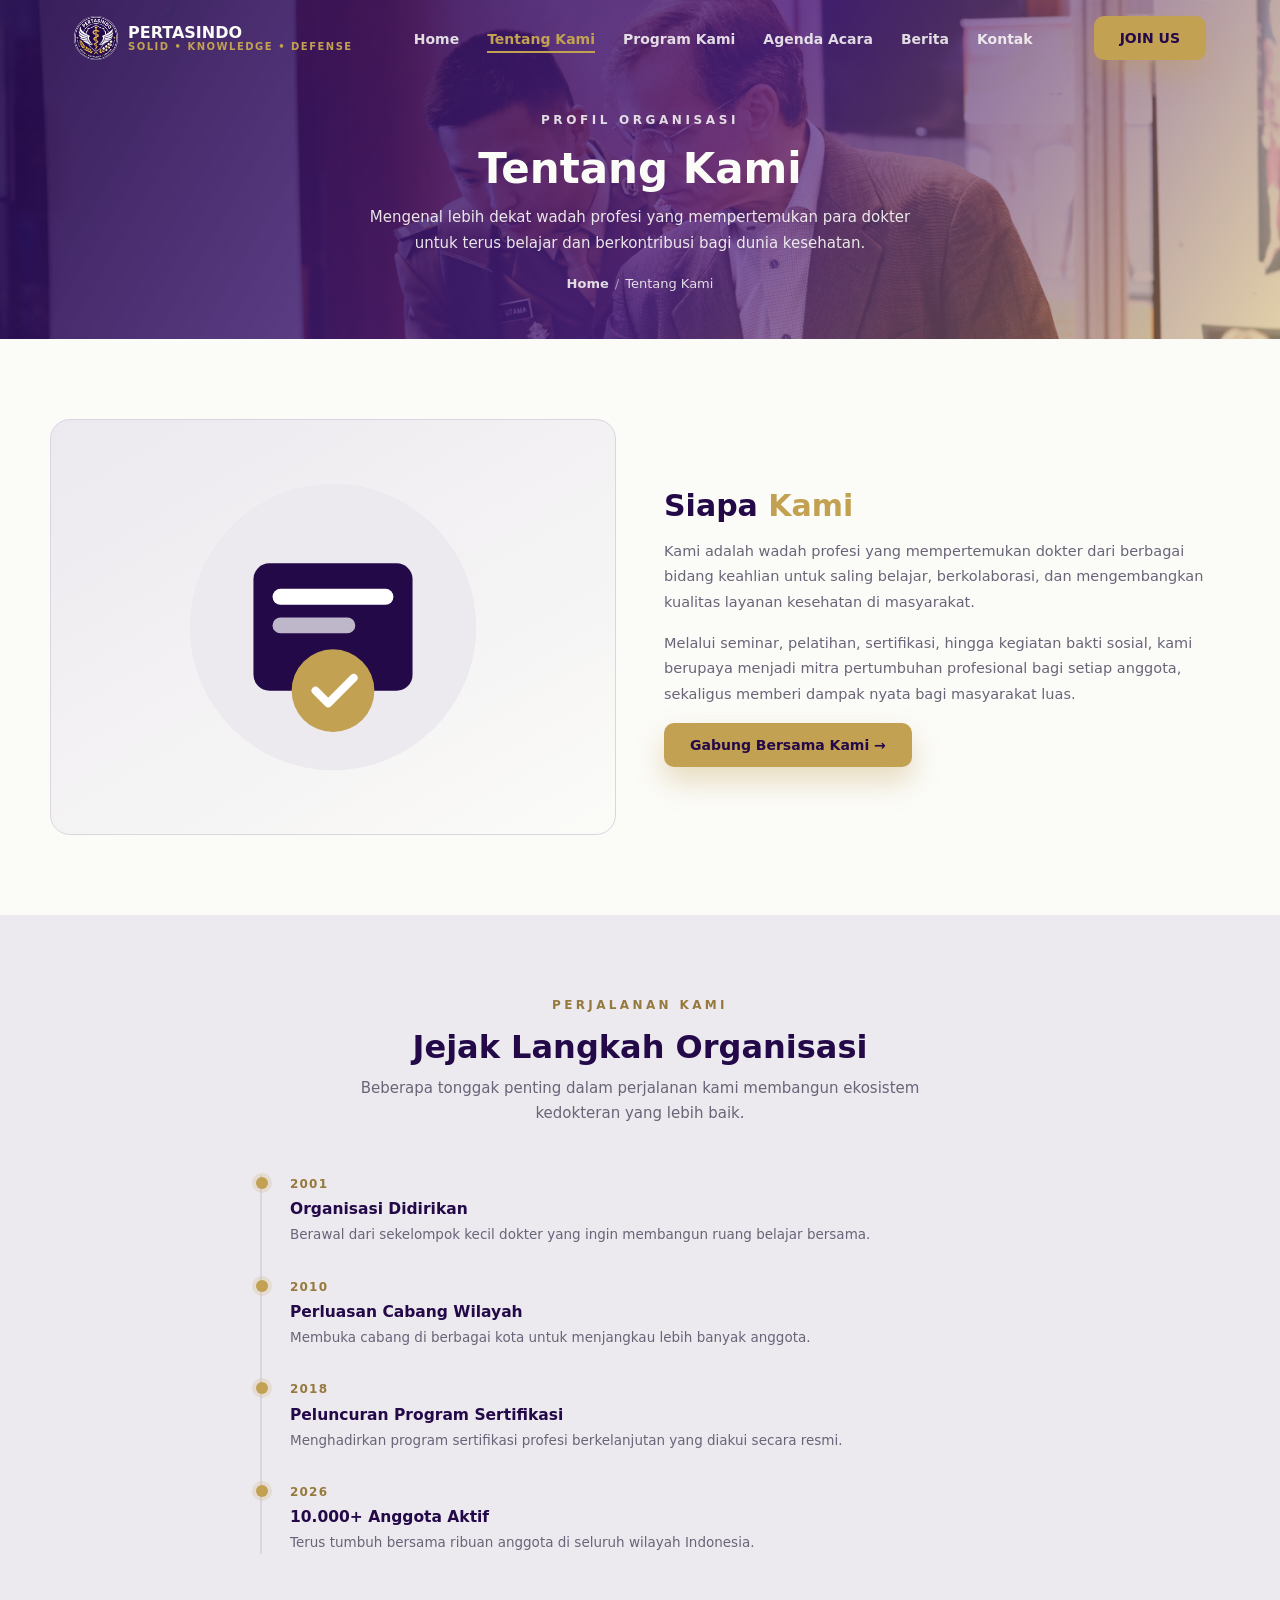
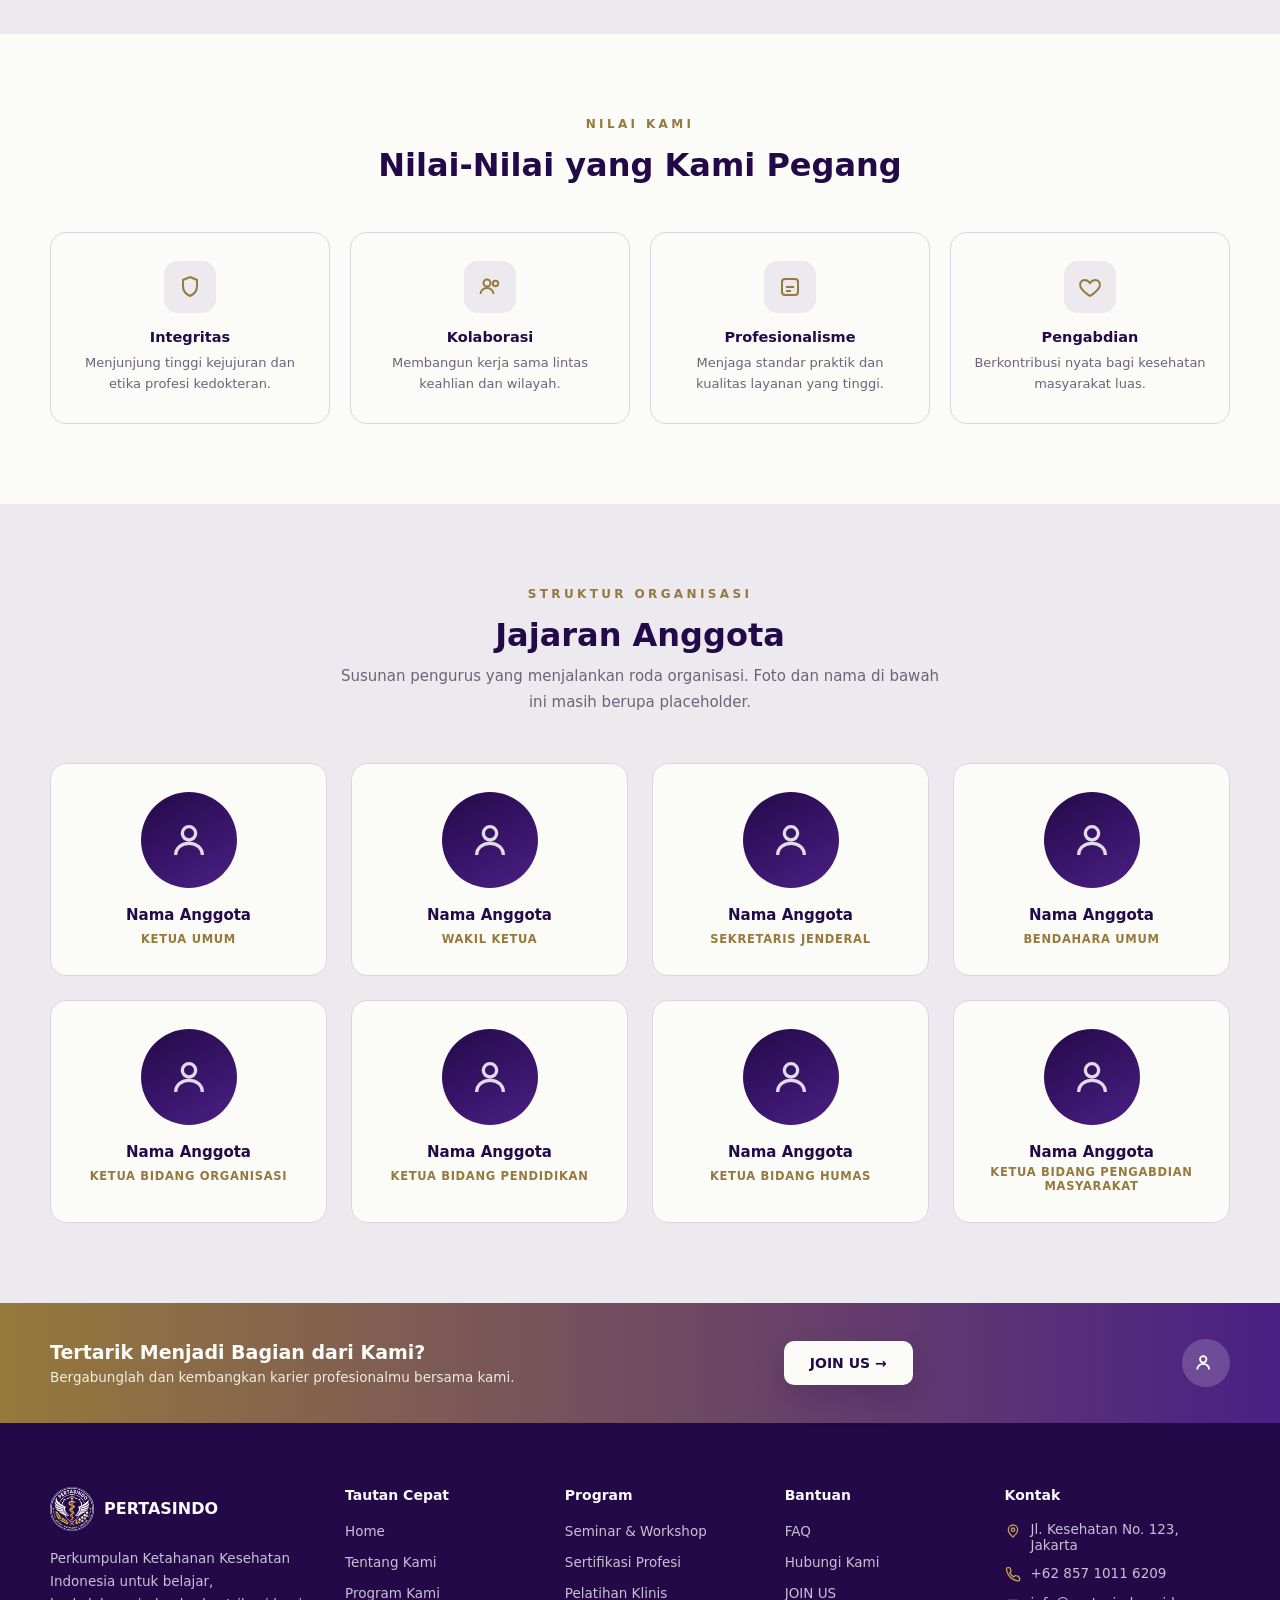
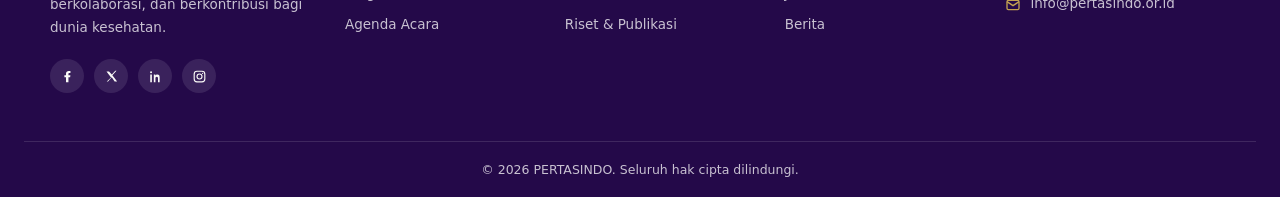
==== commit faf6d3b1: "feat: enhance navigation and add event gallery; update contact form to use WhatsApp" ====
--- a/about.html
+++ b/about.html
@@ -23,6 +23,7 @@
       <li><a href="events.html">Agenda Acara</a></li>
       <li><a href="news.html">Berita</a></li>
       <li><a href="contact.html">Kontak</a></li>
+      <li class="nav-join-us"><a href="daftar.html">JOIN US</a></li>
     </ul>
     <a class="btn btn-teal" href="daftar.html">JOIN US</a>
     <button class="mobile-toggle" id="navToggle" aria-label="Menu">
@@ -31,7 +32,7 @@
   </div>
 </header>
 
-<section class="page-hero">
+<section class="page-hero about-hero">
   <p class="eyebrow">Profil Organisasi</p>
   <h1>Tentang Kami</h1>
   <p>Mengenal lebih dekat wadah profesi yang mempertemukan para dokter untuk terus belajar dan berkontribusi bagi dunia kesehatan.</p>
--- a/site.css
+++ b/site.css
@@ -141,6 +141,10 @@
 .site-nav.scrolled .site-logo .logo-text{ color:var(--navy); }
 .site-nav.scrolled .site-logo .logo-text small{ color:var(--teal-dark); }
 
+@media (max-width:600px){
+  .site-logo .logo-text{ display:none; }
+}
+
 .nav-links{
   display:flex;
   align-items:center;
@@ -148,6 +152,8 @@
   list-style:none;
   flex-wrap:wrap;
 }
+
+.nav-join-us{ display:none; }
 
 .nav-links a{
   text-decoration:none;
@@ -217,14 +223,44 @@
   .nav-links.open a:hover,
   .nav-links.open a.active{ color:var(--blue); border-bottom-color:var(--blue); }
   .mobile-toggle{ display:flex; }
+  .nav-inner > .btn-teal{ display:none; }
+  .nav-join-us{ display:block !important; width:100%; margin-top:4px; padding-top:14px; border-top:1px solid var(--border-soft); }
+  .nav-join-us a{
+    display:inline-block;
+    background:var(--teal);
+    color:var(--navy);
+    font-weight:700;
+    padding:10px 22px;
+    border-radius:8px;
+    border-bottom:none !important;
+  }
 }
 
 /* ===== PAGE HERO (interior pages) ===== */
 .page-hero{
-  background:linear-gradient(120deg, var(--navy) 0%, var(--blue) 55%, var(--teal-dark) 100%);
-  padding:70px 24px 90px;
+  background:
+    linear-gradient(120deg, rgba(36,9,73,0.9) 0%, rgba(75,31,133,0.7) 55%, rgba(195,161,82,0.55) 100%),
+    url('assets/hero-background.jpg');
+  background-size:cover;
+  background-position:center;
+  background-blend-mode:multiply, normal;
+  padding:110px 24px 48px;
   text-align:center;
   color:var(--white);
+}
+
+@media (max-width:600px){
+  .page-hero{ padding:88px 20px 36px; }
+}
+
+/* about.html pakai foto sendiri, bukan pattern hero-background.jpg */
+.about-hero{
+  background:
+    linear-gradient(120deg, rgba(36,9,73,0.92) 0%, rgba(75,31,133,0.78) 55%, rgba(195,161,82,0.5) 100%),
+    url('assets/IMG_0001.JPEG');
+  background-size:cover;
+  background-position:center 15%;
+  background-blend-mode:normal;
 }
 
 .page-hero .eyebrow{
@@ -234,6 +270,8 @@
   text-transform:uppercase;
   opacity:0.85;
   margin-bottom:14px;
+  overflow-wrap:break-word;
+  word-break:break-word;
 }
 
 .page-hero h1{
@@ -274,12 +312,15 @@
   overflow:hidden;
 }
 
+@media (max-width:600px){
+  .home-hero{ padding:90px 20px 60px; }
+}
+
 .home-hero-grid{
   max-width:1180px;
   width:100%;
+  min-width:0;
   margin:0 auto;
-  display:flex;
-  align-items:center;
 }
 
 .home-hero-grid > div{ max-width:640px; }
@@ -291,6 +332,8 @@
   text-transform:uppercase;
   color:var(--teal);
   margin-bottom:16px;
+  overflow-wrap:break-word;
+  word-break:break-word;
 }
 
 .home-hero h1{
@@ -453,6 +496,8 @@
   text-transform:uppercase;
   color:var(--teal-dark);
   margin-bottom:12px;
+  overflow-wrap:break-word;
+  word-break:break-word;
 }
 
 .section-header h2{
@@ -755,6 +800,7 @@
 
 .news-thumb{
   height:150px;
+  overflow:hidden;
   display:flex;
   align-items:center;
   justify-content:center;
@@ -762,6 +808,13 @@
 }
 
 .news-thumb svg{ width:44px; height:44px; }
+
+.news-thumb img{
+  width:100%;
+  height:100%;
+  object-fit:cover;
+  display:block;
+}
 
 .news-body{ padding:20px; }
 
@@ -787,6 +840,172 @@
 .news-body .news-date{
   font-size:12px;
   color:var(--text-gray);
+}
+
+/* ===== GALERI KEGIATAN (slideshow) ===== */
+.gallery-slider{
+  position:relative;
+  max-width:960px;
+  margin:0 auto;
+  border-radius:20px;
+  overflow:hidden;
+  box-shadow:0 30px 60px rgba(36,9,73,0.18);
+}
+
+.gallery-track{
+  position:relative;
+  width:100%;
+  aspect-ratio:16/8;
+}
+
+@media (max-width:700px){
+  .gallery-track{ aspect-ratio:4/5; }
+}
+
+.gallery-slide{
+  position:absolute;
+  inset:0;
+  opacity:0;
+  visibility:hidden;
+  transition:opacity 0.6s ease;
+}
+
+.gallery-slide.active{
+  opacity:1;
+  visibility:visible;
+}
+
+.gallery-slide img{
+  width:100%;
+  height:100%;
+  object-fit:cover;
+  display:block;
+}
+
+.gallery-overlay{
+  position:absolute;
+  left:0;
+  right:0;
+  bottom:0;
+  padding:28px 32px 24px;
+  background:linear-gradient(0deg, rgba(36,9,73,0.92) 0%, rgba(36,9,73,0.5) 55%, transparent 100%);
+  color:var(--white);
+}
+
+.gallery-count{
+  display:block;
+  font-size:13px;
+  font-weight:700;
+  letter-spacing:0.1em;
+  color:var(--teal);
+  margin-bottom:8px;
+}
+
+.gallery-overlay h3{
+  font-size:clamp(18px, 2.6vw, 24px);
+  font-weight:800;
+  margin-bottom:8px;
+}
+
+.gallery-overlay p{
+  font-size:13.5px;
+  color:rgba(251,251,248,0.85);
+  line-height:1.6;
+  max-width:520px;
+}
+
+.gallery-nav{
+  position:absolute;
+  top:50%;
+  transform:translateY(-50%);
+  width:40px;
+  height:40px;
+  border-radius:50%;
+  border:none;
+  background:rgba(251,251,248,0.9);
+  color:var(--navy);
+  font-size:18px;
+  cursor:pointer;
+  display:flex;
+  align-items:center;
+  justify-content:center;
+  z-index:5;
+  transition:background 0.2s ease;
+}
+
+.gallery-nav:hover{ background:var(--white); }
+.gallery-prev{ left:16px; }
+.gallery-next{ right:16px; }
+
+.gallery-dots{
+  display:flex;
+  justify-content:center;
+  align-items:center;
+  gap:8px;
+  margin-top:20px;
+}
+
+.gallery-dot{
+  width:8px;
+  height:8px;
+  border-radius:50%;
+  border:none;
+  background:var(--border-soft);
+  cursor:pointer;
+  padding:0;
+  transition:width 0.25s ease, background 0.25s ease;
+}
+
+.gallery-dot.active{
+  width:24px;
+  border-radius:5px;
+  background:var(--teal);
+}
+
+.gallery-label{
+  text-align:center;
+  font-size:12px;
+  font-weight:700;
+  letter-spacing:0.2em;
+  text-transform:uppercase;
+  color:var(--text-gray);
+  margin:40px 0 20px;
+}
+
+.gallery-thumbs{
+  max-width:960px;
+  margin:0 auto;
+  display:grid;
+  grid-template-columns:repeat(5, 1fr);
+  gap:14px;
+}
+
+@media (max-width:700px){
+  .gallery-thumbs{ grid-template-columns:repeat(3, 1fr); }
+}
+
+.gallery-thumb{
+  border:2px solid transparent;
+  border-radius:12px;
+  overflow:hidden;
+  padding:0;
+  cursor:pointer;
+  aspect-ratio:4/3;
+  background:none;
+  opacity:0.6;
+  transition:opacity 0.2s ease, border-color 0.2s ease;
+}
+
+.gallery-thumb img{
+  width:100%;
+  height:100%;
+  object-fit:cover;
+  display:block;
+}
+
+.gallery-thumb.active{
+  opacity:1;
+  border-color:var(--teal);
 }
 
 /* ===== CTA BANNER ===== */
@@ -1087,6 +1306,10 @@
 
 @media (max-width:860px){
   .program-carousel{ grid-template-columns:1fr; }
+}
+
+@media (max-width:600px){
+  #programCarouselSection{ display:none; }
 }
 
 .pc-image{
@@ -1604,3 +1827,13 @@
   border:none;
   display:block;
 }
+
+/* letter-spacing lebar pada label "eyebrow" bikin teks overflow di layar sempit, dikecilkan di mobile */
+/* ditaruh di akhir file supaya menang urutan cascade dibanding definisi .eyebrow aslinya */
+@media (max-width:600px){
+  .home-hero .eyebrow,
+  .page-hero .eyebrow,
+  .section-header .eyebrow{
+    letter-spacing:0.08em !important;
+  }
+}
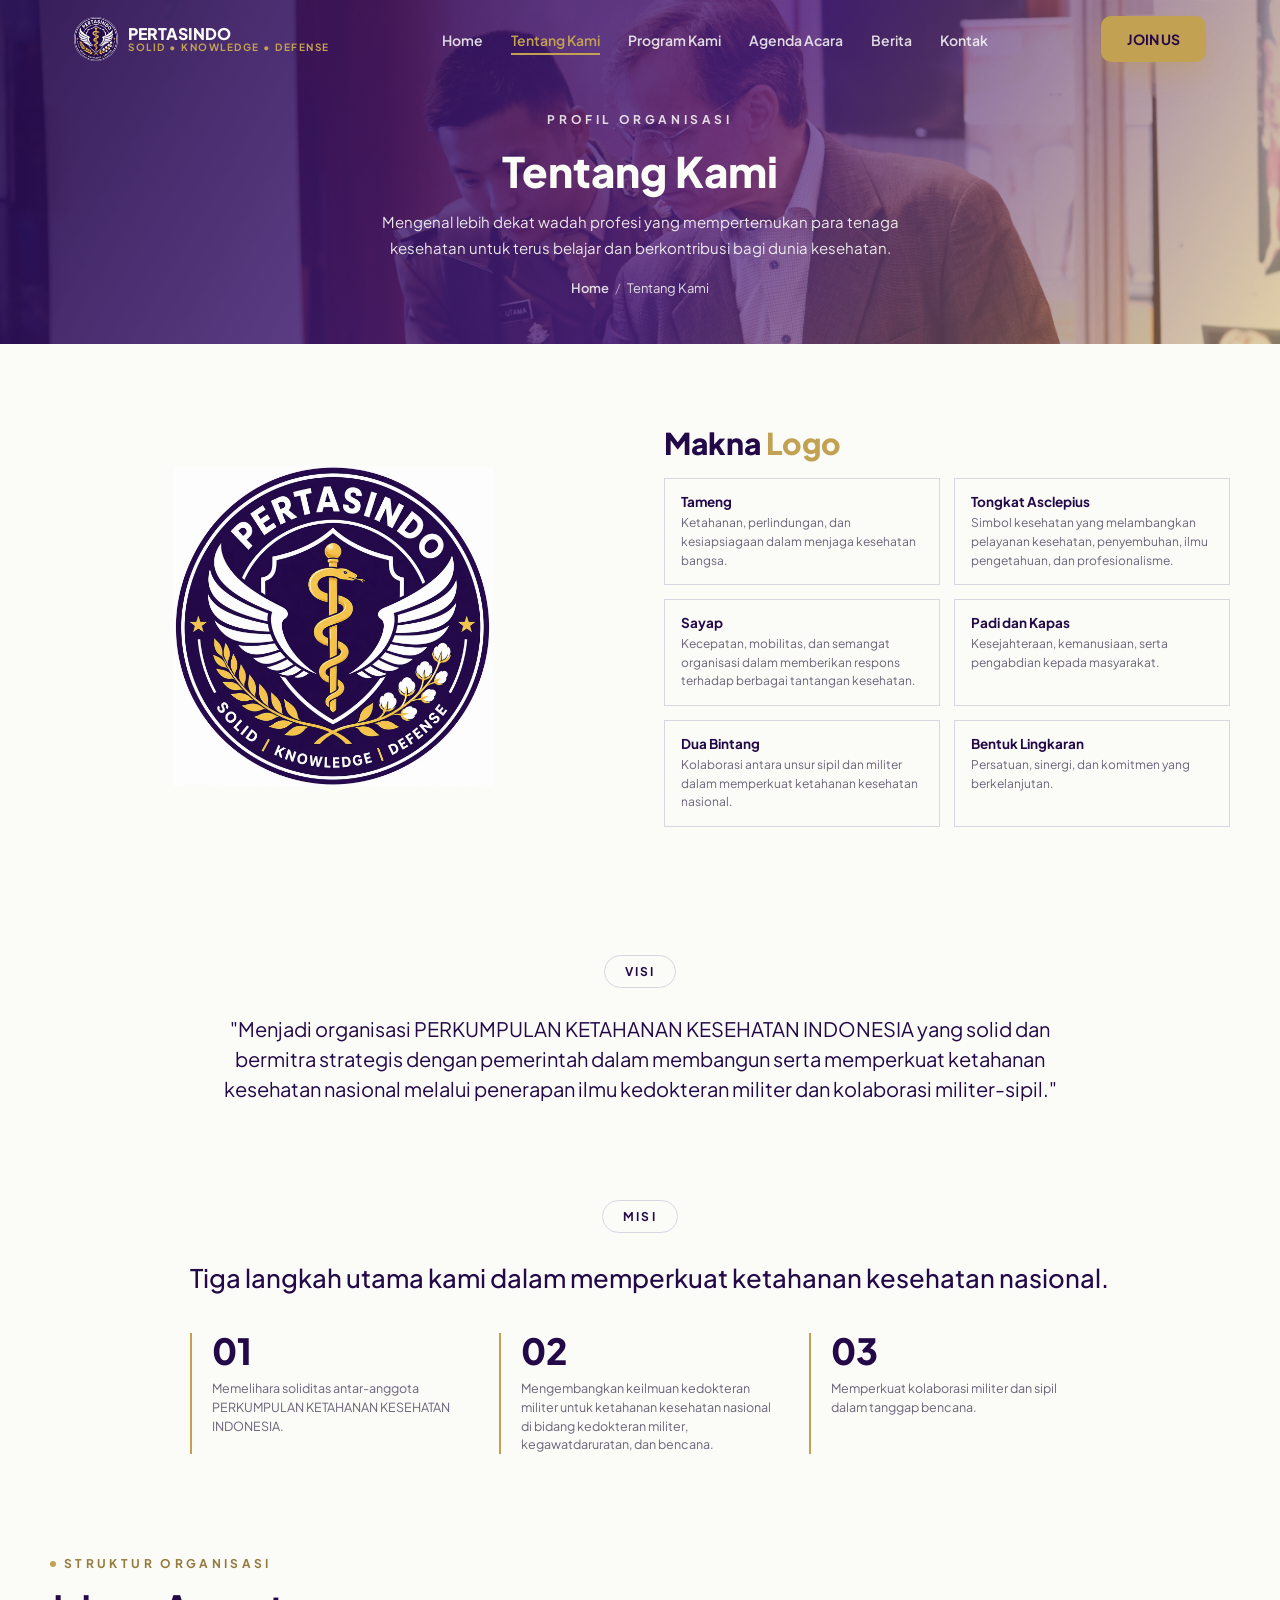
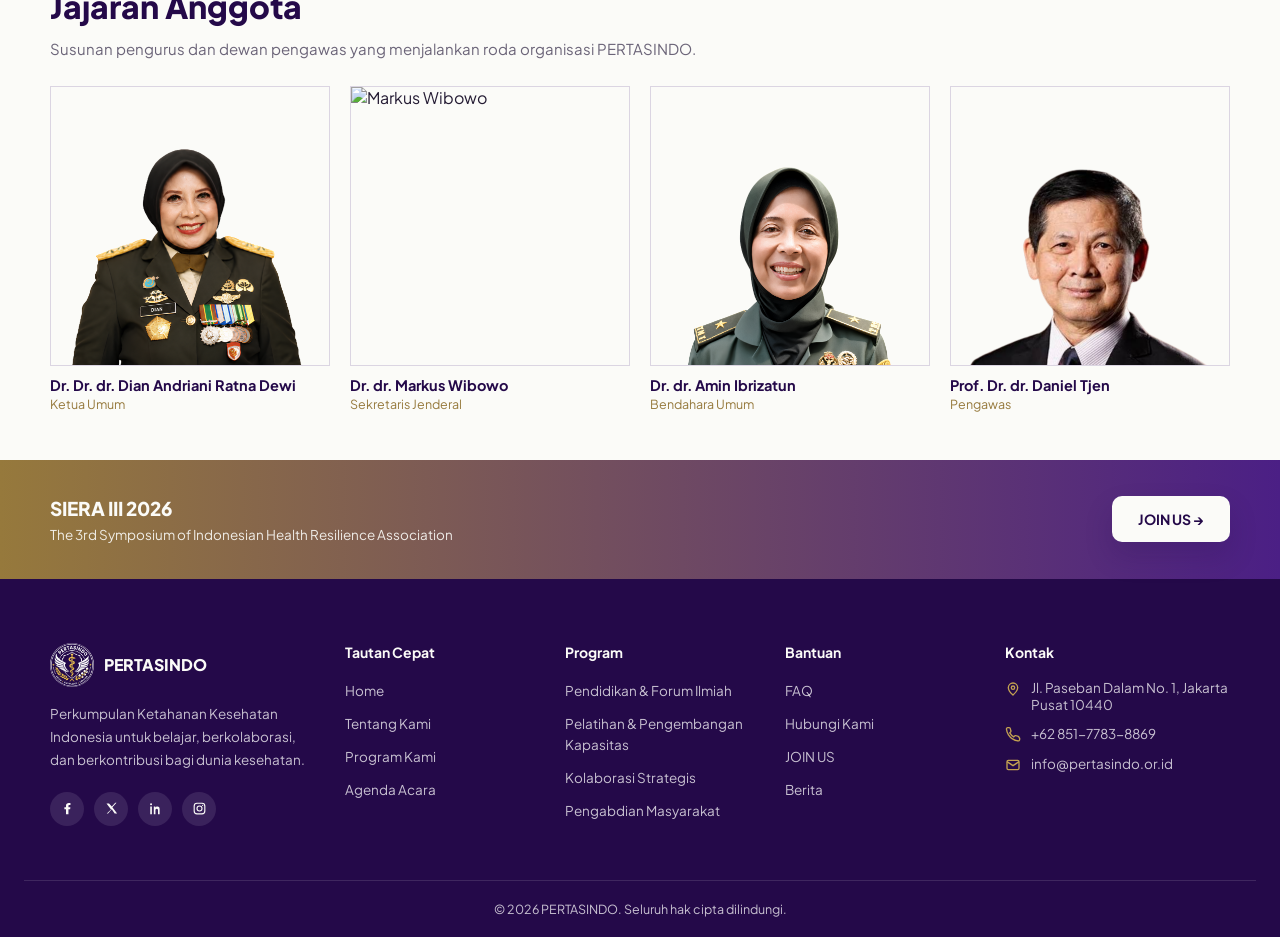
==== commit a5af79dd: "feat: Update news and services pages with new content and images; enhance styles with new font and l" ====
--- a/about.html
+++ b/about.html
@@ -4,6 +4,9 @@
 <meta charset="UTF-8">
 <meta name="viewport" content="width=device-width, initial-scale=1.0">
 <title>Tentang Kami | Pertasindo</title>
+<link rel="preconnect" href="https://fonts.googleapis.com">
+<link rel="preconnect" href="https://fonts.gstatic.com" crossorigin>
+<link href="https://fonts.googleapis.com/css2?family=Plus+Jakarta+Sans:ital,wght@0,200..800;1,200..800&display=swap" rel="stylesheet">
 <link rel="stylesheet" href="site.css">
 </head>
 <body>
@@ -35,7 +38,7 @@
 <section class="page-hero about-hero">
   <p class="eyebrow">Profil Organisasi</p>
   <h1>Tentang Kami</h1>
-  <p>Mengenal lebih dekat wadah profesi yang mempertemukan para dokter untuk terus belajar dan berkontribusi bagi dunia kesehatan.</p>
+  <p>Mengenal lebih dekat wadah profesi yang mempertemukan para tenaga kesehatan untuk terus belajar dan berkontribusi bagi dunia kesehatan.</p>
   <div class="breadcrumb">
     <a href="index.html">Home</a><span>/</span>Tentang Kami
   </div>
@@ -43,143 +46,114 @@
 
 <section class="section">
   <div class="content-grid">
-    <div class="content-visual">
-      <svg viewBox="0 0 220 220" fill="none" xmlns="http://www.w3.org/2000/svg">
-        <circle cx="110" cy="110" r="90" fill="#ece9ef"/>
-        <rect x="60" y="70" width="100" height="80" rx="10" fill="#240949"/>
-        <rect x="72" y="86" width="76" height="10" rx="5" fill="#fff"/>
-        <rect x="72" y="104" width="52" height="10" rx="5" fill="#fff" opacity="0.7"/>
-        <circle cx="110" cy="150" r="26" fill="#c3a152"/>
-        <path d="M99 150l8 8 16-16" stroke="#fff" stroke-width="5" stroke-linecap="round" stroke-linejoin="round" fill="none"/>
-      </svg>
+    <div class="content-visual content-visual--plain">
+      <img src="assets/logo-pertasindo.png" alt="Logo Pertasindo">
     </div>
     <div class="content-text">
-      <h2>Siapa <span class="accent" style="color:#c3a152;">Kami</span></h2>
-      <p>Kami adalah wadah profesi yang mempertemukan dokter dari berbagai bidang keahlian untuk saling belajar, berkolaborasi, dan mengembangkan kualitas layanan kesehatan di masyarakat.</p>
-      <p>Melalui seminar, pelatihan, sertifikasi, hingga kegiatan bakti sosial, kami berupaya menjadi mitra pertumbuhan profesional bagi setiap anggota, sekaligus memberi dampak nyata bagi masyarakat luas.</p>
-      <a class="btn btn-teal" href="daftar.html">Gabung Bersama Kami &rarr;</a>
-    </div>
-  </div>
-</section>
-
-<section class="section soft">
-  <div class="section-header">
-    <p class="eyebrow">Perjalanan Kami</p>
-    <h2>Jejak Langkah Organisasi</h2>
-    <p>Beberapa tonggak penting dalam perjalanan kami membangun ekosistem kedokteran yang lebih baik.</p>
-  </div>
-  <div class="timeline">
-    <div class="timeline-item">
-      <p class="t-year">2001</p>
-      <h4>Organisasi Didirikan</h4>
-      <p>Berawal dari sekelompok kecil dokter yang ingin membangun ruang belajar bersama.</p>
-    </div>
-    <div class="timeline-item">
-      <p class="t-year">2010</p>
-      <h4>Perluasan Cabang Wilayah</h4>
-      <p>Membuka cabang di berbagai kota untuk menjangkau lebih banyak anggota.</p>
-    </div>
-    <div class="timeline-item">
-      <p class="t-year">2018</p>
-      <h4>Peluncuran Program Sertifikasi</h4>
-      <p>Menghadirkan program sertifikasi profesi berkelanjutan yang diakui secara resmi.</p>
-    </div>
-    <div class="timeline-item">
-      <p class="t-year">2026</p>
-      <h4>10.000+ Anggota Aktif</h4>
-      <p>Terus tumbuh bersama ribuan anggota di seluruh wilayah Indonesia.</p>
-    </div>
-  </div>
-</section>
-
-<section class="section">
-  <div class="section-header">
-    <p class="eyebrow">Nilai Kami</p>
-    <h2>Nilai-Nilai yang Kami Pegang</h2>
-  </div>
-  <div class="value-grid">
-    <div class="value-card">
-      <span class="vc-icon"><svg viewBox="0 0 24 24" fill="none" stroke="currentColor" stroke-width="2"><path d="M12 2l7 3v6c0 5-3.5 8.5-7 10-3.5-1.5-7-5-7-10V5l7-3Z"/></svg></span>
-      <h3>Integritas</h3>
-      <p>Menjunjung tinggi kejujuran dan etika profesi kedokteran.</p>
-    </div>
-    <div class="value-card">
-      <span class="vc-icon"><svg viewBox="0 0 24 24" fill="none" stroke="currentColor" stroke-width="2"><circle cx="9" cy="8" r="3.5"/><path d="M2.5 19c0-3.5 3-6 6.5-6s6.5 2.5 6.5 6"/><circle cx="17.5" cy="8.5" r="2.7"/></svg></span>
-      <h3>Kolaborasi</h3>
-      <p>Membangun kerja sama lintas keahlian dan wilayah.</p>
-    </div>
-    <div class="value-card">
-      <span class="vc-icon"><svg viewBox="0 0 24 24" fill="none" stroke="currentColor" stroke-width="2"><rect x="4" y="4" width="16" height="16" rx="3"/><path d="M8 12h8M8 16h5"/></svg></span>
-      <h3>Profesionalisme</h3>
-      <p>Menjaga standar praktik dan kualitas layanan yang tinggi.</p>
-    </div>
-    <div class="value-card">
-      <span class="vc-icon"><svg viewBox="0 0 24 24" fill="none" stroke="currentColor" stroke-width="2"><path d="M12 21s-7-4.4-9.5-9C1 8.4 3 5 6.5 5 8.6 5 10.6 6.1 12 8c1.4-1.9 3.4-3 5.5-3C21 5 23 8.4 21.5 12 19 16.6 12 21 12 21Z"/></svg></span>
-      <h3>Pengabdian</h3>
-      <p>Berkontribusi nyata bagi kesehatan masyarakat luas.</p>
+      <h2>Makna <span class="accent" style="color:#c3a152;">Logo</span></h2>
+      <div class="logo-meaning-grid">
+        <div class="logo-meaning-item">
+          <h4>Tameng</h4>
+          <p>Ketahanan, perlindungan, dan kesiapsiagaan dalam menjaga kesehatan bangsa.</p>
+        </div>
+        <div class="logo-meaning-item">
+          <h4>Tongkat Asclepius</h4>
+          <p>Simbol kesehatan yang melambangkan pelayanan kesehatan, penyembuhan, ilmu pengetahuan, dan profesionalisme.</p>
+        </div>
+        <div class="logo-meaning-item">
+          <h4>Sayap</h4>
+          <p>Kecepatan, mobilitas, dan semangat organisasi dalam memberikan respons terhadap berbagai tantangan kesehatan.</p>
+        </div>
+        <div class="logo-meaning-item">
+          <h4>Padi dan Kapas</h4>
+          <p>Kesejahteraan, kemanusiaan, serta pengabdian kepada masyarakat.</p>
+        </div>
+        <div class="logo-meaning-item">
+          <h4>Dua Bintang</h4>
+          <p>Kolaborasi antara unsur sipil dan militer dalam memperkuat ketahanan kesehatan nasional.</p>
+        </div>
+        <div class="logo-meaning-item">
+          <h4>Bentuk Lingkaran</h4>
+          <p>Persatuan, sinergi, dan komitmen yang berkelanjutan.</p>
+        </div>
+      </div>
+    </div>
+  </div>
+</section>
+
+<section class="section vm-section">
+  <div class="vm-row vm-row--center">
+    <div class="vm-content">
+      <span class="vm-badge">Visi</span>
+      <p class="vm-statement vm-statement--visi">"Menjadi organisasi PERKUMPULAN KETAHANAN KESEHATAN INDONESIA yang solid dan bermitra strategis dengan pemerintah dalam membangun serta memperkuat ketahanan kesehatan nasional melalui penerapan ilmu kedokteran militer dan kolaborasi militer-sipil."</p>
+    </div>
+  </div>
+</section>
+
+<section class="section vm-section">
+  <div class="vm-row vm-row--center">
+    <div class="vm-content">
+      <span class="vm-badge">Misi</span>
+      <p class="vm-statement vm-statement--misi">Tiga langkah utama kami dalam memperkuat ketahanan kesehatan nasional.</p>
+      <div class="vm-stats">
+        <div class="vm-stat">
+          <span class="vm-stat-num">01</span>
+          <span class="vm-stat-label">Memelihara soliditas antar-anggota PERKUMPULAN KETAHANAN KESEHATAN INDONESIA.</span>
+        </div>
+        <div class="vm-stat">
+          <span class="vm-stat-num">02</span>
+          <span class="vm-stat-label">Mengembangkan keilmuan kedokteran militer untuk ketahanan kesehatan nasional di bidang kedokteran militer, kegawatdaruratan, dan bencana.</span>
+        </div>
+        <div class="vm-stat">
+          <span class="vm-stat-num">03</span>
+          <span class="vm-stat-label">Memperkuat kolaborasi militer dan sipil dalam tanggap bencana.</span>
+        </div>
+      </div>
     </div>
   </div>
 </section>
 
 <!-- ===== JAJARAN ANGGOTA ===== -->
-<section class="section soft">
-  <div class="section-header">
-    <p class="eyebrow">Struktur Organisasi</p>
+<section class="section anggota-section">
+  <div class="section-header anggota-header">
+    <p class="eyebrow eyebrow-dot">Struktur Organisasi</p>
     <h2>Jajaran Anggota</h2>
-    <p>Susunan pengurus yang menjalankan roda organisasi. Foto dan nama di bawah ini masih berupa placeholder.</p>
-  </div>
-  <div class="team-grid">
-    <div class="team-card">
-      <div class="team-photo"><svg viewBox="0 0 24 24" fill="none" stroke="currentColor" stroke-width="2"><circle cx="12" cy="8" r="4"/><path d="M4 21c0-4.4 3.6-7 8-7s8 2.6 8 7"/></svg></div>
-      <h3>Nama Anggota</h3>
-      <span class="team-role">Ketua Umum</span>
-    </div>
-    <div class="team-card">
-      <div class="team-photo"><svg viewBox="0 0 24 24" fill="none" stroke="currentColor" stroke-width="2"><circle cx="12" cy="8" r="4"/><path d="M4 21c0-4.4 3.6-7 8-7s8 2.6 8 7"/></svg></div>
-      <h3>Nama Anggota</h3>
-      <span class="team-role">Wakil Ketua</span>
-    </div>
-    <div class="team-card">
-      <div class="team-photo"><svg viewBox="0 0 24 24" fill="none" stroke="currentColor" stroke-width="2"><circle cx="12" cy="8" r="4"/><path d="M4 21c0-4.4 3.6-7 8-7s8 2.6 8 7"/></svg></div>
-      <h3>Nama Anggota</h3>
-      <span class="team-role">Sekretaris Jenderal</span>
-    </div>
-    <div class="team-card">
-      <div class="team-photo"><svg viewBox="0 0 24 24" fill="none" stroke="currentColor" stroke-width="2"><circle cx="12" cy="8" r="4"/><path d="M4 21c0-4.4 3.6-7 8-7s8 2.6 8 7"/></svg></div>
-      <h3>Nama Anggota</h3>
-      <span class="team-role">Bendahara Umum</span>
-    </div>
-    <div class="team-card">
-      <div class="team-photo"><svg viewBox="0 0 24 24" fill="none" stroke="currentColor" stroke-width="2"><circle cx="12" cy="8" r="4"/><path d="M4 21c0-4.4 3.6-7 8-7s8 2.6 8 7"/></svg></div>
-      <h3>Nama Anggota</h3>
-      <span class="team-role">Ketua Bidang Organisasi</span>
-    </div>
-    <div class="team-card">
-      <div class="team-photo"><svg viewBox="0 0 24 24" fill="none" stroke="currentColor" stroke-width="2"><circle cx="12" cy="8" r="4"/><path d="M4 21c0-4.4 3.6-7 8-7s8 2.6 8 7"/></svg></div>
-      <h3>Nama Anggota</h3>
-      <span class="team-role">Ketua Bidang Pendidikan</span>
-    </div>
-    <div class="team-card">
-      <div class="team-photo"><svg viewBox="0 0 24 24" fill="none" stroke="currentColor" stroke-width="2"><circle cx="12" cy="8" r="4"/><path d="M4 21c0-4.4 3.6-7 8-7s8 2.6 8 7"/></svg></div>
-      <h3>Nama Anggota</h3>
-      <span class="team-role">Ketua Bidang Humas</span>
-    </div>
-    <div class="team-card">
-      <div class="team-photo"><svg viewBox="0 0 24 24" fill="none" stroke="currentColor" stroke-width="2"><circle cx="12" cy="8" r="4"/><path d="M4 21c0-4.4 3.6-7 8-7s8 2.6 8 7"/></svg></div>
-      <h3>Nama Anggota</h3>
-      <span class="team-role">Ketua Bidang Pengabdian Masyarakat</span>
-    </div>
-  </div>
-</section>
-
+    <p>Susunan pengurus dan dewan pengawas yang menjalankan roda organisasi PERTASINDO.</p>
+  </div>
+
+  <div class="anggota-grid">
+    <div class="anggota-card">
+      <img class="anggota-photo" src="assets/dian andriani.png" alt="Dian Andriani Ratna Dewi">
+      <h4 class="anggota-name">Dr. Dr. dr. Dian Andriani Ratna Dewi</h4>
+      <span class="anggota-role">Ketua Umum</span>
+    </div>
+    <div class="anggota-card">
+      <img class="anggota-photo" src="assets/markus wibowo.png" alt="Markus Wibowo">
+      <h4 class="anggota-name">Dr. dr. Markus Wibowo</h4>
+      <span class="anggota-role">Sekretaris Jenderal</span>
+    </div>
+    <div class="anggota-card">
+      <img class="anggota-photo" src="assets/amin ibrizatun.png" alt="Amin Ibrizatun">
+      <h4 class="anggota-name">Dr. dr. Amin Ibrizatun</h4>
+      <span class="anggota-role">Bendahara Umum</span>
+    </div>
+    <div class="anggota-card">
+      <img class="anggota-photo" src="assets/daniel tjen.png" alt="Daniel Tjen">
+      <h4 class="anggota-name">Prof. Dr. dr. Daniel Tjen</h4>
+      <span class="anggota-role">Pengawas</span>
+    </div>
+  </div>
+</section>
+
+<!-- ===== CTA BANNER ===== -->
 <section class="cta-banner">
   <div class="cta-banner-inner">
     <div>
-      <h3>Tertarik Menjadi Bagian dari Kami?</h3>
-      <p>Bergabunglah dan kembangkan karier profesionalmu bersama kami.</p>
+      <h3>SIERA III 2026</h3>
+      <p>The 3rd Symposium of Indonesian Health Resilience Association</p>
     </div>
     <a class="btn btn-white" href="daftar.html">JOIN US &rarr;</a>
-    <span class="cta-icon-circle"><svg viewBox="0 0 24 24" fill="none" stroke="#fff" stroke-width="2"><circle cx="9" cy="8" r="3.5"/><path d="M2.5 19c0-3.5 3-6 6.5-6s6.5 2.5 6.5 6"/></svg></span>
+    <!-- <span class="cta-icon-circle"><svg viewBox="0 0 24 24" fill="none" stroke="#fff" stroke-width="2"><rect x="3" y="5" width="18" height="16" rx="2"/><path d="M3 10h18M8 3v4M16 3v4"/></svg></span> -->
   </div>
 </section>
 
@@ -212,10 +186,10 @@
     <div class="footer-col">
       <h4>Program</h4>
       <ul>
-        <li><a href="services.html">Seminar &amp; Workshop</a></li>
-        <li><a href="services.html">Sertifikasi Profesi</a></li>
-        <li><a href="services.html">Pelatihan Klinis</a></li>
-        <li><a href="services.html">Riset &amp; Publikasi</a></li>
+        <li><a href="services.html">Pendidikan &amp; Forum Ilmiah</a></li>
+        <li><a href="services.html">Pelatihan &amp; Pengembangan Kapasitas</a></li>
+        <li><a href="services.html">Kolaborasi Strategis</a></li>
+        <li><a href="services.html">Pengabdian Masyarakat</a></li>
       </ul>
     </div>
     <div class="footer-col">
@@ -230,8 +204,8 @@
     <div class="footer-col">
       <h4>Kontak</h4>
       <ul class="footer-contact">
-        <li><svg viewBox="0 0 24 24" fill="none" stroke="currentColor" stroke-width="2"><path d="M12 21s-7-6-7-11a7 7 0 0 1 14 0c0 5-7 11-7 11Z"/><circle cx="12" cy="10" r="2.5"/></svg><span>Jl. Kesehatan No. 123, Jakarta</span></li>
-        <li><svg viewBox="0 0 24 24" fill="none" stroke="currentColor" stroke-width="2"><path d="M22 16.9v2a2 2 0 0 1-2.2 2 19.8 19.8 0 0 1-8.6-3 19.5 19.5 0 0 1-6-6 19.8 19.8 0 0 1-3-8.7A2 2 0 0 1 4.1 1h2a2 2 0 0 1 2 1.7c.1.9.3 1.8.6 2.7a2 2 0 0 1-.4 2.1L7.1 8.7a16 16 0 0 0 6 6l1.2-1.2a2 2 0 0 1 2.1-.4c.9.3 1.8.5 2.7.6a2 2 0 0 1 1.9 2Z"/></svg><span>+62 857 1011 6209</span></li>
+        <li><svg viewBox="0 0 24 24" fill="none" stroke="currentColor" stroke-width="2"><path d="M12 21s-7-6-7-11a7 7 0 0 1 14 0c0 5-7 11-7 11Z"/><circle cx="12" cy="10" r="2.5"/></svg><span>Jl. Paseban Dalam No. 1, Jakarta Pusat 10440</span></li>
+        <li><svg viewBox="0 0 24 24" fill="none" stroke="currentColor" stroke-width="2"><path d="M22 16.9v2a2 2 0 0 1-2.2 2 19.8 19.8 0 0 1-8.6-3 19.5 19.5 0 0 1-6-6 19.8 19.8 0 0 1-3-8.7A2 2 0 0 1 4.1 1h2a2 2 0 0 1 2 1.7c.1.9.3 1.8.6 2.7a2 2 0 0 1-.4 2.1L7.1 8.7a16 16 0 0 0 6 6l1.2-1.2a2 2 0 0 1 2.1-.4c.9.3 1.8.5 2.7.6a2 2 0 0 1 1.9 2Z"/></svg><span>+62 851-7783-8869</span></li>
         <li><svg viewBox="0 0 24 24" fill="none" stroke="currentColor" stroke-width="2"><rect x="3" y="5" width="18" height="14" rx="2"/><path d="m3 7 9 6 9-6"/></svg><span>info@pertasindo.or.id</span></li>
       </ul>
     </div>
--- a/site.css
+++ b/site.css
@@ -13,7 +13,7 @@
 *{margin:0;padding:0;box-sizing:border-box;}
 
 body{
-  font-family:'Segoe UI', system-ui, -apple-system, sans-serif;
+  font-family:'Plus Jakarta Sans', 'Segoe UI', system-ui, -apple-system, sans-serif;
   background:var(--white);
   color:var(--text-dark);
   overflow-x:hidden;
@@ -1169,6 +1169,42 @@
 
 .content-visual svg{ width:70%; }
 
+.content-visual img{ width:70%; max-width:320px; }
+
+.program-cta-heading{
+  font-size:clamp(18px, 2.1vw, 26px);
+  white-space:nowrap;
+}
+
+.program-cta-text{ text-align:justify; }
+
+@media (max-width:640px){
+  .program-cta-heading{ white-space:normal; }
+}
+
+.content-visual--photo{
+  padding:0;
+  overflow:hidden;
+  border-radius:0;
+}
+
+.content-visual--photo img{
+  width:100%;
+  max-width:none;
+  height:100%;
+  min-height:460px;
+  object-fit:cover;
+  object-position:top center;
+  display:block;
+}
+
+.content-visual--plain{
+  border:none;
+  background:none;
+  padding:0;
+  min-height:0;
+}
+
 .content-text h2{
   font-size:clamp(22px, 3vw, 30px);
   font-weight:800;
@@ -1181,6 +1217,38 @@
   font-size:14.5px;
   line-height:1.75;
   margin-bottom:16px;
+}
+
+.logo-meaning-grid{
+  display:grid;
+  grid-template-columns:repeat(2, 1fr);
+  gap:14px;
+  margin-top:8px;
+}
+
+@media (max-width:520px){
+  .logo-meaning-grid{ grid-template-columns:1fr; }
+}
+
+.logo-meaning-item{
+  border:1px solid var(--border-soft);
+  border-radius:0;
+  padding:14px 16px;
+  background:var(--white);
+}
+
+.logo-meaning-item h4{
+  font-size:13.5px;
+  font-weight:700;
+  color:var(--navy);
+  margin-bottom:4px;
+}
+
+.logo-meaning-item p{
+  font-size:12px;
+  color:var(--text-gray);
+  line-height:1.55;
+  margin-bottom:0;
 }
 
 .value-grid{
@@ -1233,64 +1301,181 @@
   line-height:1.6;
 }
 
+/* ===== VISI & MISI ===== */
+.vm-section{ padding:48px 24px; }
+
+.vm-row{
+  max-width:1180px;
+  margin:0 auto;
+  display:flex;
+  align-items:center;
+  gap:64px;
+}
+
+.vm-row.reverse{ flex-direction:row-reverse; }
+
+.vm-row--center{
+  max-width:900px;
+  justify-content:center;
+  text-align:center;
+}
+
+.vm-row--center .vm-badge{ margin-left:auto; margin-right:auto; }
+.vm-row--center .vm-statement--visi{ text-align:center; }
+.vm-row--center .vm-stats{ text-align:left; }
+
+.vm-image{ flex:0 0 42%; }
+
+.vm-image img{
+  width:100%;
+  aspect-ratio:4/3;
+  object-fit:cover;
+  border-radius:18px;
+  display:block;
+}
+
+.vm-content{ flex:1; min-width:0; }
+
+.vm-badge{
+  display:inline-block;
+  padding:8px 20px;
+  border:1px solid var(--border-soft);
+  border-radius:999px;
+  font-size:12px;
+  font-weight:700;
+  letter-spacing:0.18em;
+  text-transform:uppercase;
+  color:var(--navy);
+  margin-bottom:26px;
+}
+
+.vm-statement{
+  font-size:clamp(20px, 2.4vw, 28px);
+  font-weight:500;
+  color:var(--navy);
+  line-height:1.5;
+}
+
+.vm-statement--visi{
+  font-size:clamp(18px, 1.8vw, 20px);
+  font-weight:400;
+  text-align:justify;
+}
+
+.vm-statement--misi{
+  font-size:clamp(16px, 2vw, 26px);
+  white-space:nowrap;
+}
+
+@media (max-width:600px){
+  .vm-statement--misi{ white-space:normal; }
+}
+
+.vm-content .vm-stats{ margin-top:36px; }
+
+.vm-stats{
+  display:flex;
+  gap:28px;
+}
+
+.vm-stat{
+  flex:1;
+  min-width:0;
+  padding-left:20px;
+  border-left:2px solid var(--teal);
+}
+
+.vm-stat-num{
+  display:block;
+  font-size:36px;
+  font-weight:800;
+  color:var(--navy);
+  line-height:1;
+  margin-bottom:10px;
+}
+
+.vm-stat-label{
+  display:block;
+  font-size:12.5px;
+  color:var(--text-gray);
+  line-height:1.5;
+}
+
+@media (max-width:900px){
+  .vm-row, .vm-row.reverse{ flex-direction:column; gap:32px; }
+  .vm-image{ flex:none; width:100%; }
+  .vm-stats{ flex-direction:column; gap:20px; }
+}
+
 /* ===== TEAM / JAJARAN ANGGOTA ===== */
-.team-grid{
+.anggota-section{ padding:48px 24px; }
+
+.anggota-header{
+  text-align:left;
+  max-width:1180px;
+  margin:0 auto 24px;
+}
+
+.anggota-header p{ white-space:nowrap; }
+
+@media (max-width:600px){
+  .anggota-header p{ white-space:normal; }
+}
+
+.eyebrow-dot{
+  display:inline-flex;
+  align-items:center;
+  gap:8px;
+}
+
+.eyebrow-dot::before{
+  content:'';
+  width:6px;
+  height:6px;
+  border-radius:50%;
+  background:var(--teal);
+  flex-shrink:0;
+}
+
+.anggota-grid{
   max-width:1180px;
   margin:0 auto;
   display:grid;
   grid-template-columns:repeat(4, 1fr);
-  gap:24px;
+  gap:20px;
 }
 
 @media (max-width:900px){
-  .team-grid{ grid-template-columns:repeat(2, 1fr); }
-}
-@media (max-width:520px){
-  .team-grid{ grid-template-columns:1fr; }
-}
-
-.team-card{
-  text-align:center;
-  padding:28px 20px;
-  border-radius:16px;
+  .anggota-grid{ grid-template-columns:repeat(2, 1fr); }
+}
+@media (max-width:560px){
+  .anggota-grid{ grid-template-columns:1fr; }
+}
+
+.anggota-card{ display:flex; flex-direction:column; }
+
+.anggota-photo{
+  width:100%;
+  aspect-ratio:1/1;
+  object-fit:cover;
+  object-position:top center;
+  border-radius:0;
+  border:1px solid var(--border-soft);
+  margin-bottom:10px;
+  display:block;
   background:var(--white);
-  border:1px solid var(--border-soft);
-  transition:transform 0.2s ease, box-shadow 0.2s ease;
-}
-
-.team-card:hover{
-  transform:translateY(-4px);
-  box-shadow:0 20px 36px rgba(36,9,73,0.1);
-}
-
-.team-photo{
-  width:96px;
-  height:96px;
-  border-radius:50%;
-  margin:0 auto 18px;
-  background:linear-gradient(150deg, var(--navy), var(--blue));
-  display:flex;
-  align-items:center;
-  justify-content:center;
-  color:rgba(255,255,255,0.85);
-}
-
-.team-photo svg{ width:40px; height:40px; }
-
-.team-card h3{
-  font-size:15px;
-  font-weight:700;
-  color:var(--navy);
-  margin-bottom:4px;
-}
-
-.team-role{
-  display:inline-block;
-  font-size:11.5px;
-  font-weight:700;
+}
+
+.anggota-name{
+  font-size:14.5px;
+  font-weight:700;
+  color:var(--navy);
+  margin-bottom:2px;
+}
+
+.anggota-role{
+  font-size:12.5px;
   color:var(--teal-dark);
-  text-transform:uppercase;
-  letter-spacing:0.06em;
 }
 
 /* ===== PROGRAM CAROUSEL (services page) ===== */
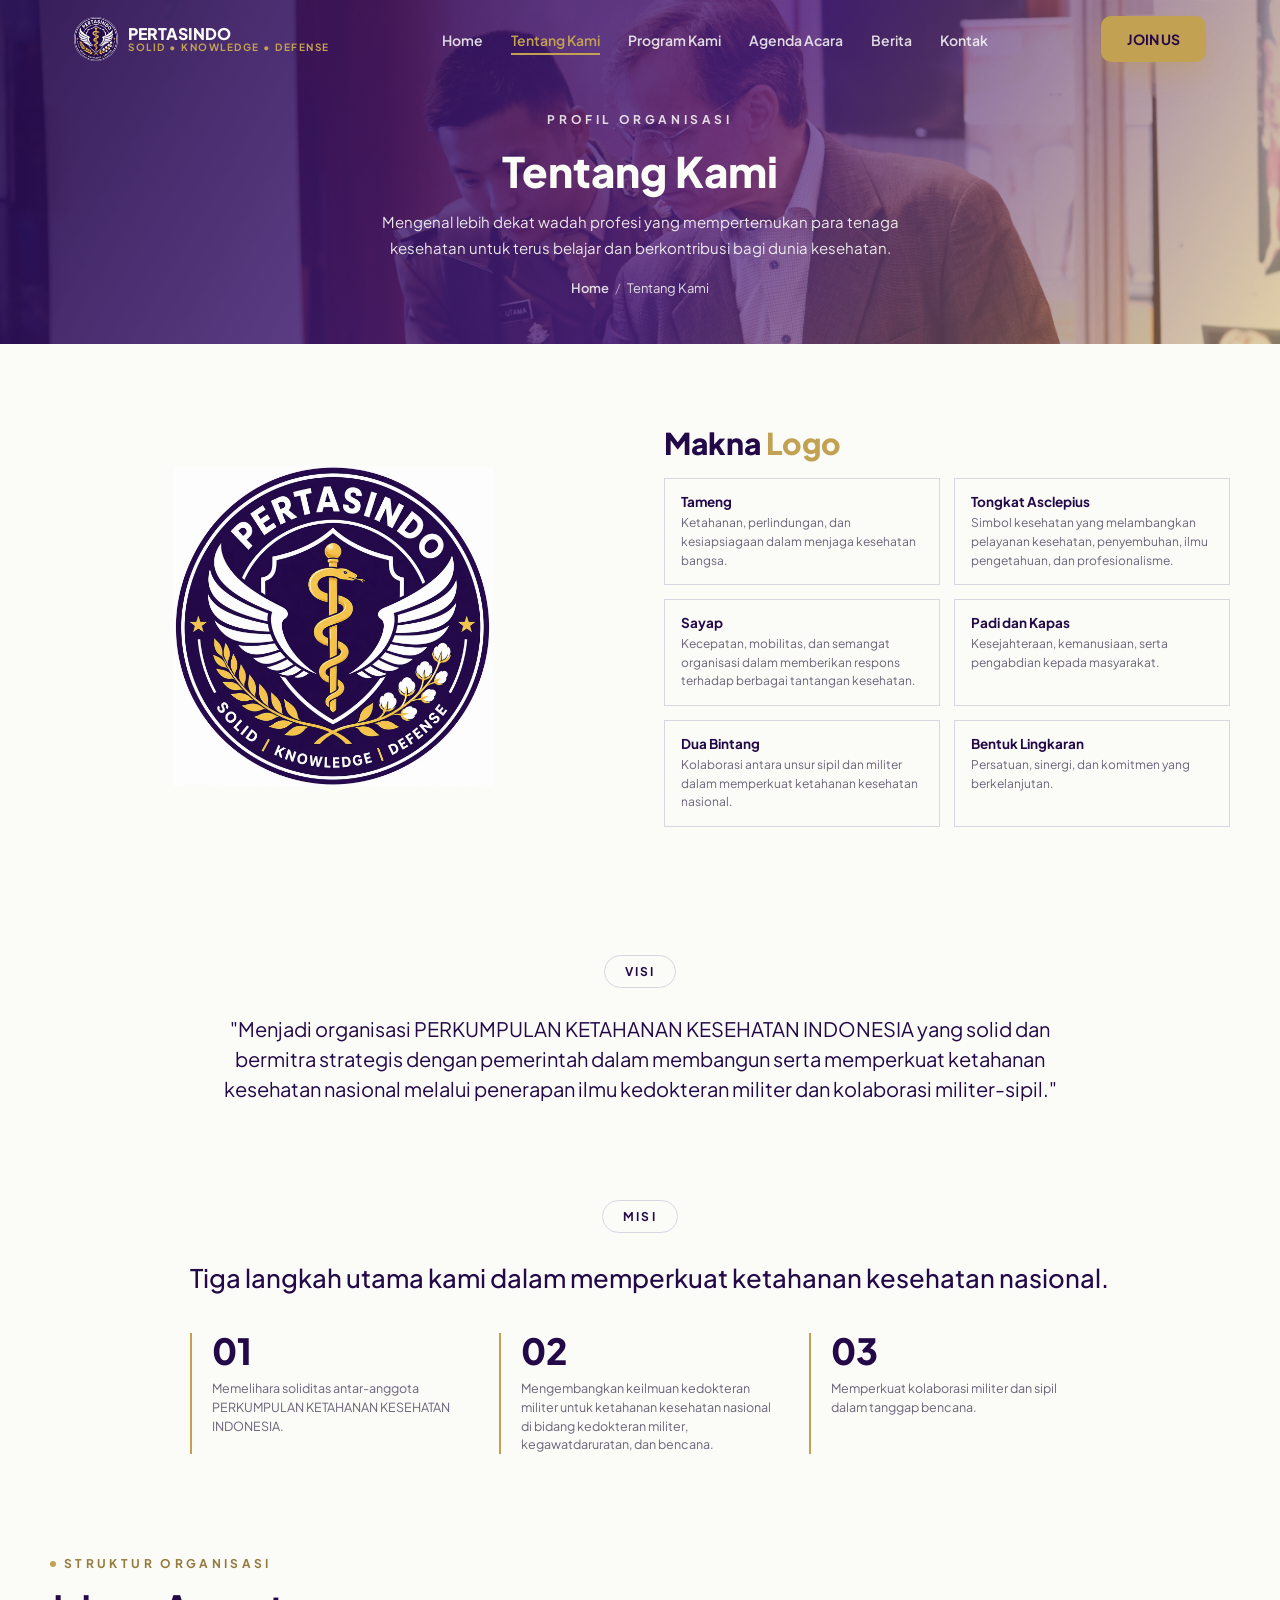
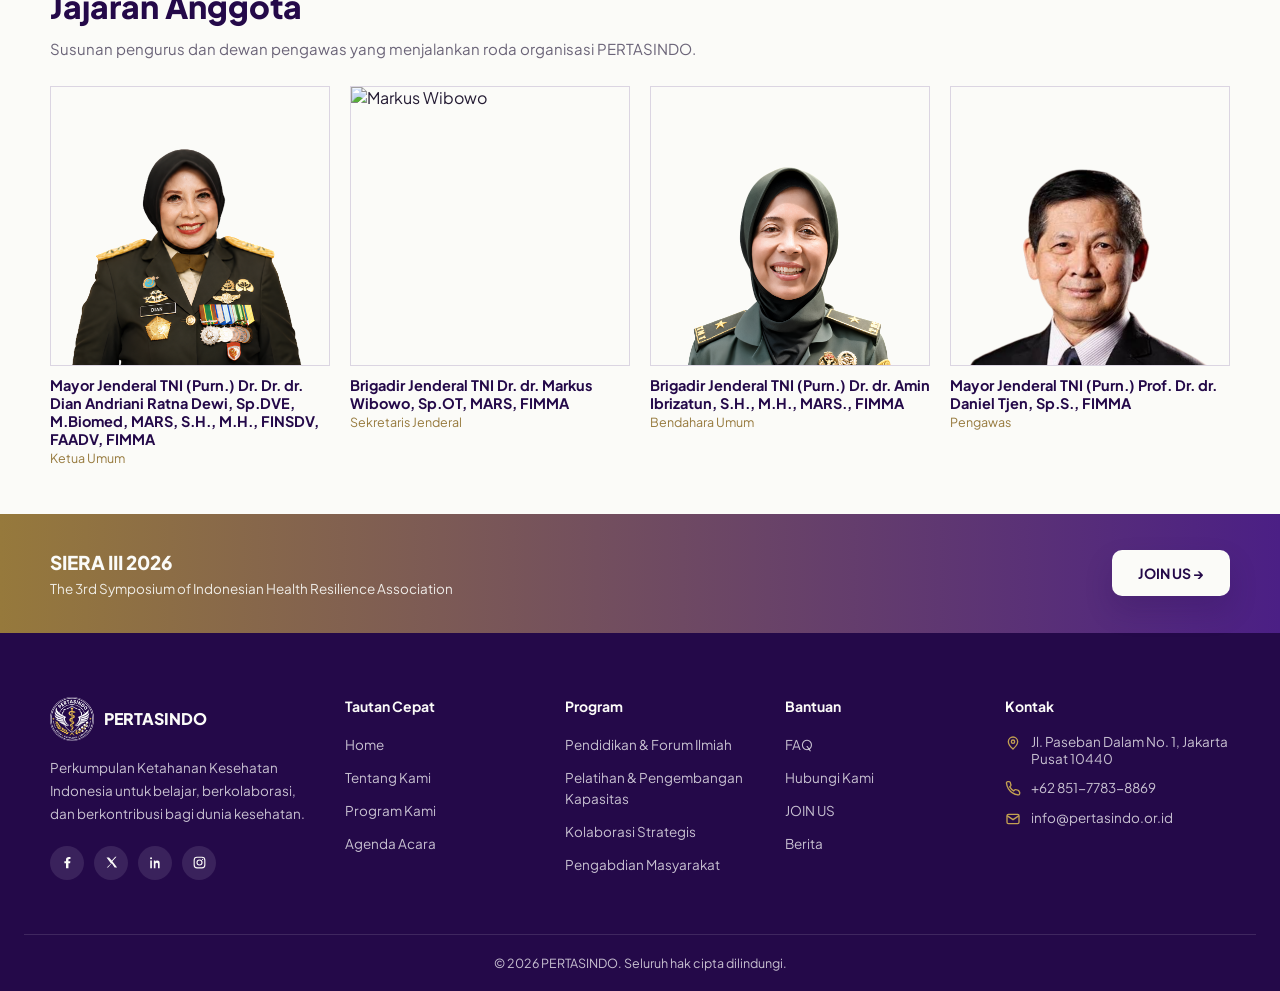
==== commit 7319068f: "feat: update team member titles and credentials in about page; enhance link styling in daftar page" ====
--- a/about.html
+++ b/about.html
@@ -124,22 +124,22 @@
   <div class="anggota-grid">
     <div class="anggota-card">
       <img class="anggota-photo" src="assets/dian andriani.png" alt="Dian Andriani Ratna Dewi">
-      <h4 class="anggota-name">Dr. Dr. dr. Dian Andriani Ratna Dewi</h4>
+      <h4 class="anggota-name">Mayor Jenderal TNI (Purn.) Dr. Dr. dr. Dian Andriani Ratna Dewi, Sp.DVE, M.Biomed, MARS, S.H., M.H., FINSDV, FAADV, FIMMA</h4>
       <span class="anggota-role">Ketua Umum</span>
     </div>
     <div class="anggota-card">
       <img class="anggota-photo" src="assets/markus wibowo.png" alt="Markus Wibowo">
-      <h4 class="anggota-name">Dr. dr. Markus Wibowo</h4>
+      <h4 class="anggota-name">Brigadir Jenderal TNI Dr. dr. Markus Wibowo, Sp.OT, MARS, FIMMA</h4>
       <span class="anggota-role">Sekretaris Jenderal</span>
     </div>
     <div class="anggota-card">
       <img class="anggota-photo" src="assets/amin ibrizatun.png" alt="Amin Ibrizatun">
-      <h4 class="anggota-name">Dr. dr. Amin Ibrizatun</h4>
+      <h4 class="anggota-name">Brigadir Jenderal TNI (Purn.) Dr. dr. Amin Ibrizatun, S.H., M.H., MARS., FIMMA</h4>
       <span class="anggota-role">Bendahara Umum</span>
     </div>
     <div class="anggota-card">
       <img class="anggota-photo" src="assets/daniel tjen.png" alt="Daniel Tjen">
-      <h4 class="anggota-name">Prof. Dr. dr. Daniel Tjen</h4>
+      <h4 class="anggota-name">Mayor Jenderal TNI (Purn.) Prof. Dr. dr. Daniel Tjen, Sp.S., FIMMA</h4>
       <span class="anggota-role">Pengawas</span>
     </div>
   </div>
--- a/site.css
+++ b/site.css
@@ -1493,10 +1493,6 @@
   .program-carousel{ grid-template-columns:1fr; }
 }
 
-@media (max-width:600px){
-  #programCarouselSection{ display:none; }
-}
-
 .pc-image{
   position:relative;
   overflow:hidden;
@@ -1644,7 +1640,11 @@
 .pc-btn:hover{ background:var(--teal); border-color:var(--teal); }
 
 @media (max-width:600px){
-  .pc-card{ flex-basis:210px; }
+  .pc-track-viewport{ overflow:visible; max-height:none; }
+  .pc-cards{ flex-direction:column; transform:none !important; }
+  .pc-card{ flex:0 0 auto; width:100%; align-items:center; text-align:center; }
+  .pc-card .pc-line{ margin-left:auto; margin-right:auto; }
+  .pc-nav{ display:none; }
 }
 
 /* ===== TIMELINE (about page) ===== */
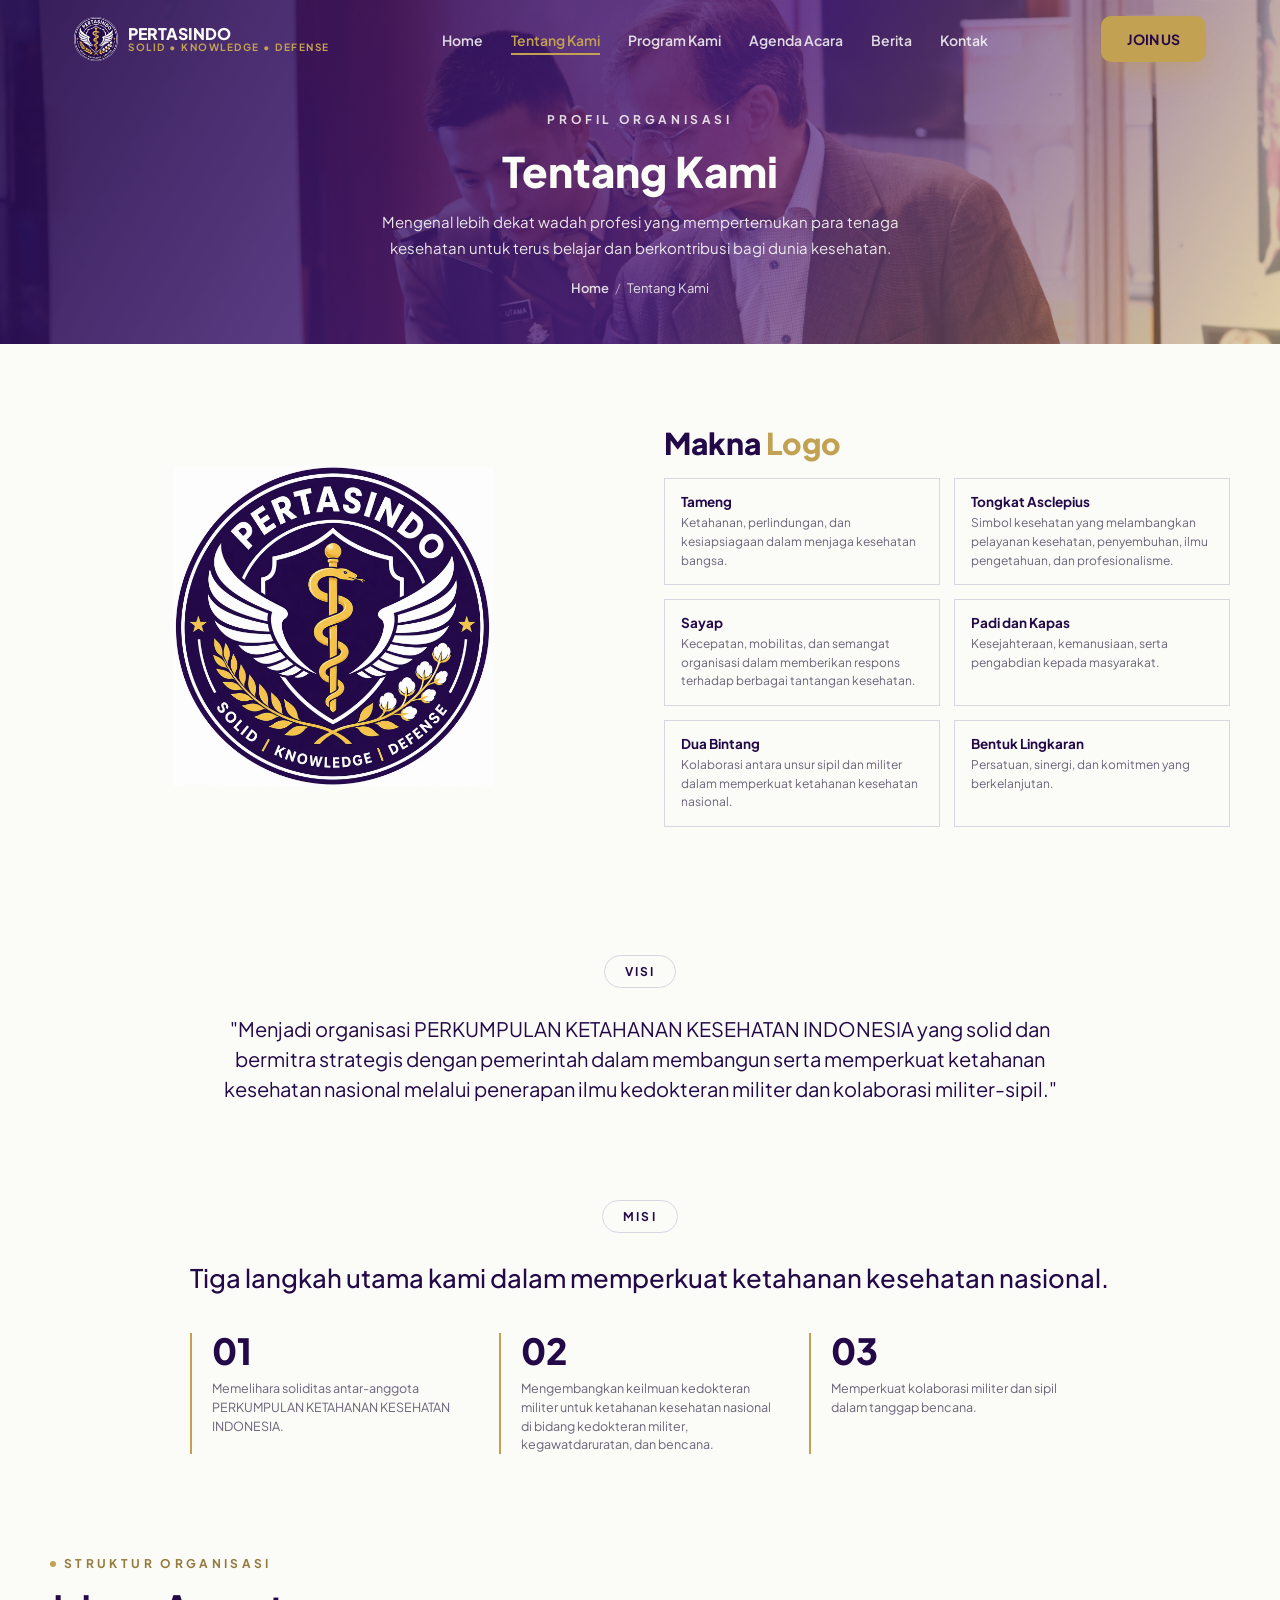
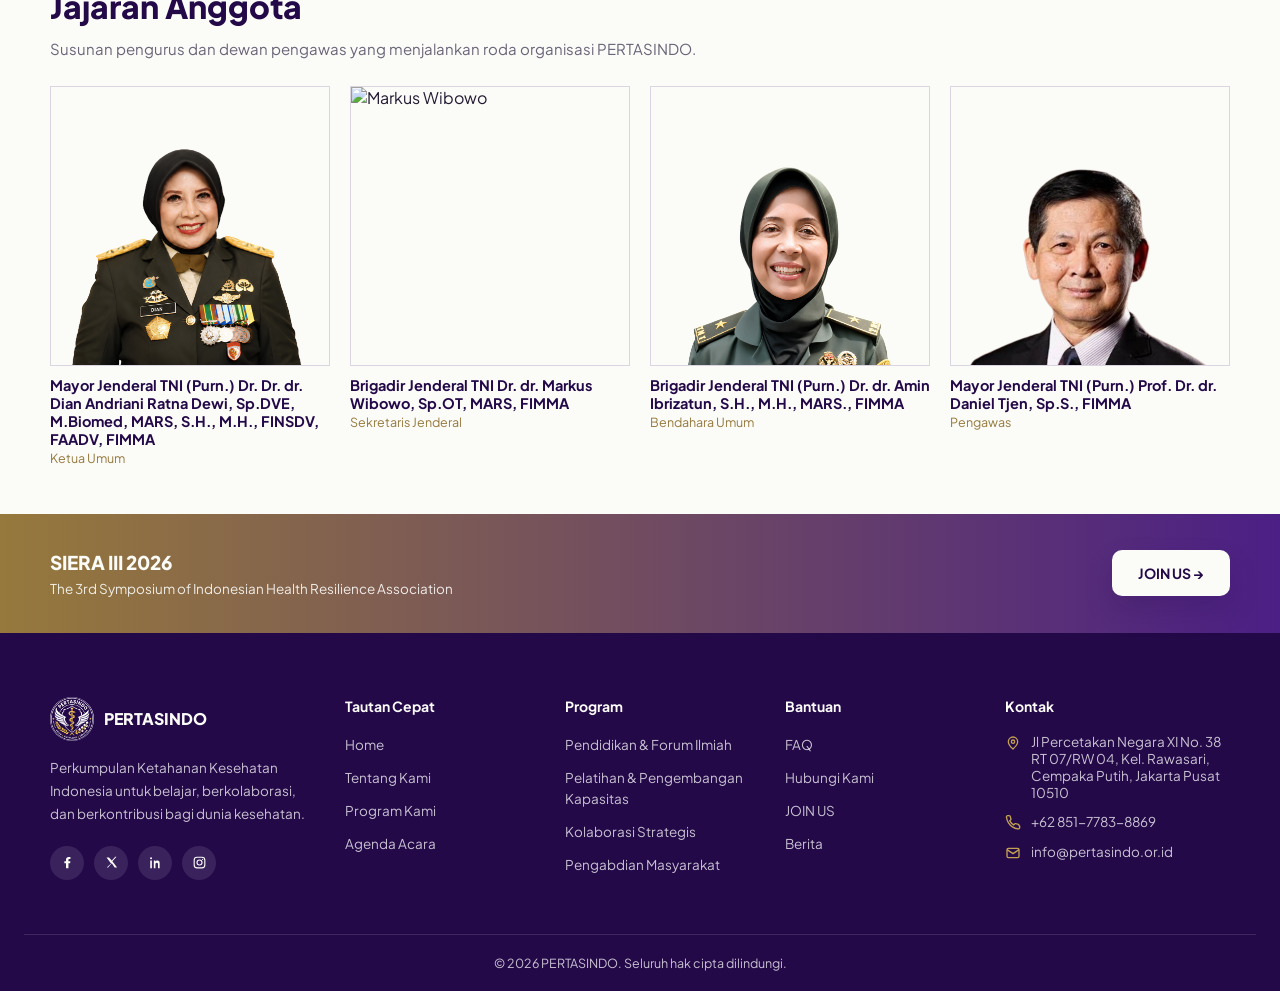
==== commit 64a67990: "fix: update contact address across multiple pages to reflect the new location" ====
--- a/about.html
+++ b/about.html
@@ -204,7 +204,7 @@
     <div class="footer-col">
       <h4>Kontak</h4>
       <ul class="footer-contact">
-        <li><svg viewBox="0 0 24 24" fill="none" stroke="currentColor" stroke-width="2"><path d="M12 21s-7-6-7-11a7 7 0 0 1 14 0c0 5-7 11-7 11Z"/><circle cx="12" cy="10" r="2.5"/></svg><span>Jl. Paseban Dalam No. 1, Jakarta Pusat 10440</span></li>
+        <li><svg viewBox="0 0 24 24" fill="none" stroke="currentColor" stroke-width="2"><path d="M12 21s-7-6-7-11a7 7 0 0 1 14 0c0 5-7 11-7 11Z"/><circle cx="12" cy="10" r="2.5"/></svg><span>Jl Percetakan Negara XI No. 38 RT 07/RW 04, Kel. Rawasari, Cempaka Putih, Jakarta Pusat 10510</span></li>
         <li><svg viewBox="0 0 24 24" fill="none" stroke="currentColor" stroke-width="2"><path d="M22 16.9v2a2 2 0 0 1-2.2 2 19.8 19.8 0 0 1-8.6-3 19.5 19.5 0 0 1-6-6 19.8 19.8 0 0 1-3-8.7A2 2 0 0 1 4.1 1h2a2 2 0 0 1 2 1.7c.1.9.3 1.8.6 2.7a2 2 0 0 1-.4 2.1L7.1 8.7a16 16 0 0 0 6 6l1.2-1.2a2 2 0 0 1 2.1-.4c.9.3 1.8.5 2.7.6a2 2 0 0 1 1.9 2Z"/></svg><span>+62 851-7783-8869</span></li>
         <li><svg viewBox="0 0 24 24" fill="none" stroke="currentColor" stroke-width="2"><rect x="3" y="5" width="18" height="14" rx="2"/><path d="m3 7 9 6 9-6"/></svg><span>info@pertasindo.or.id</span></li>
       </ul>
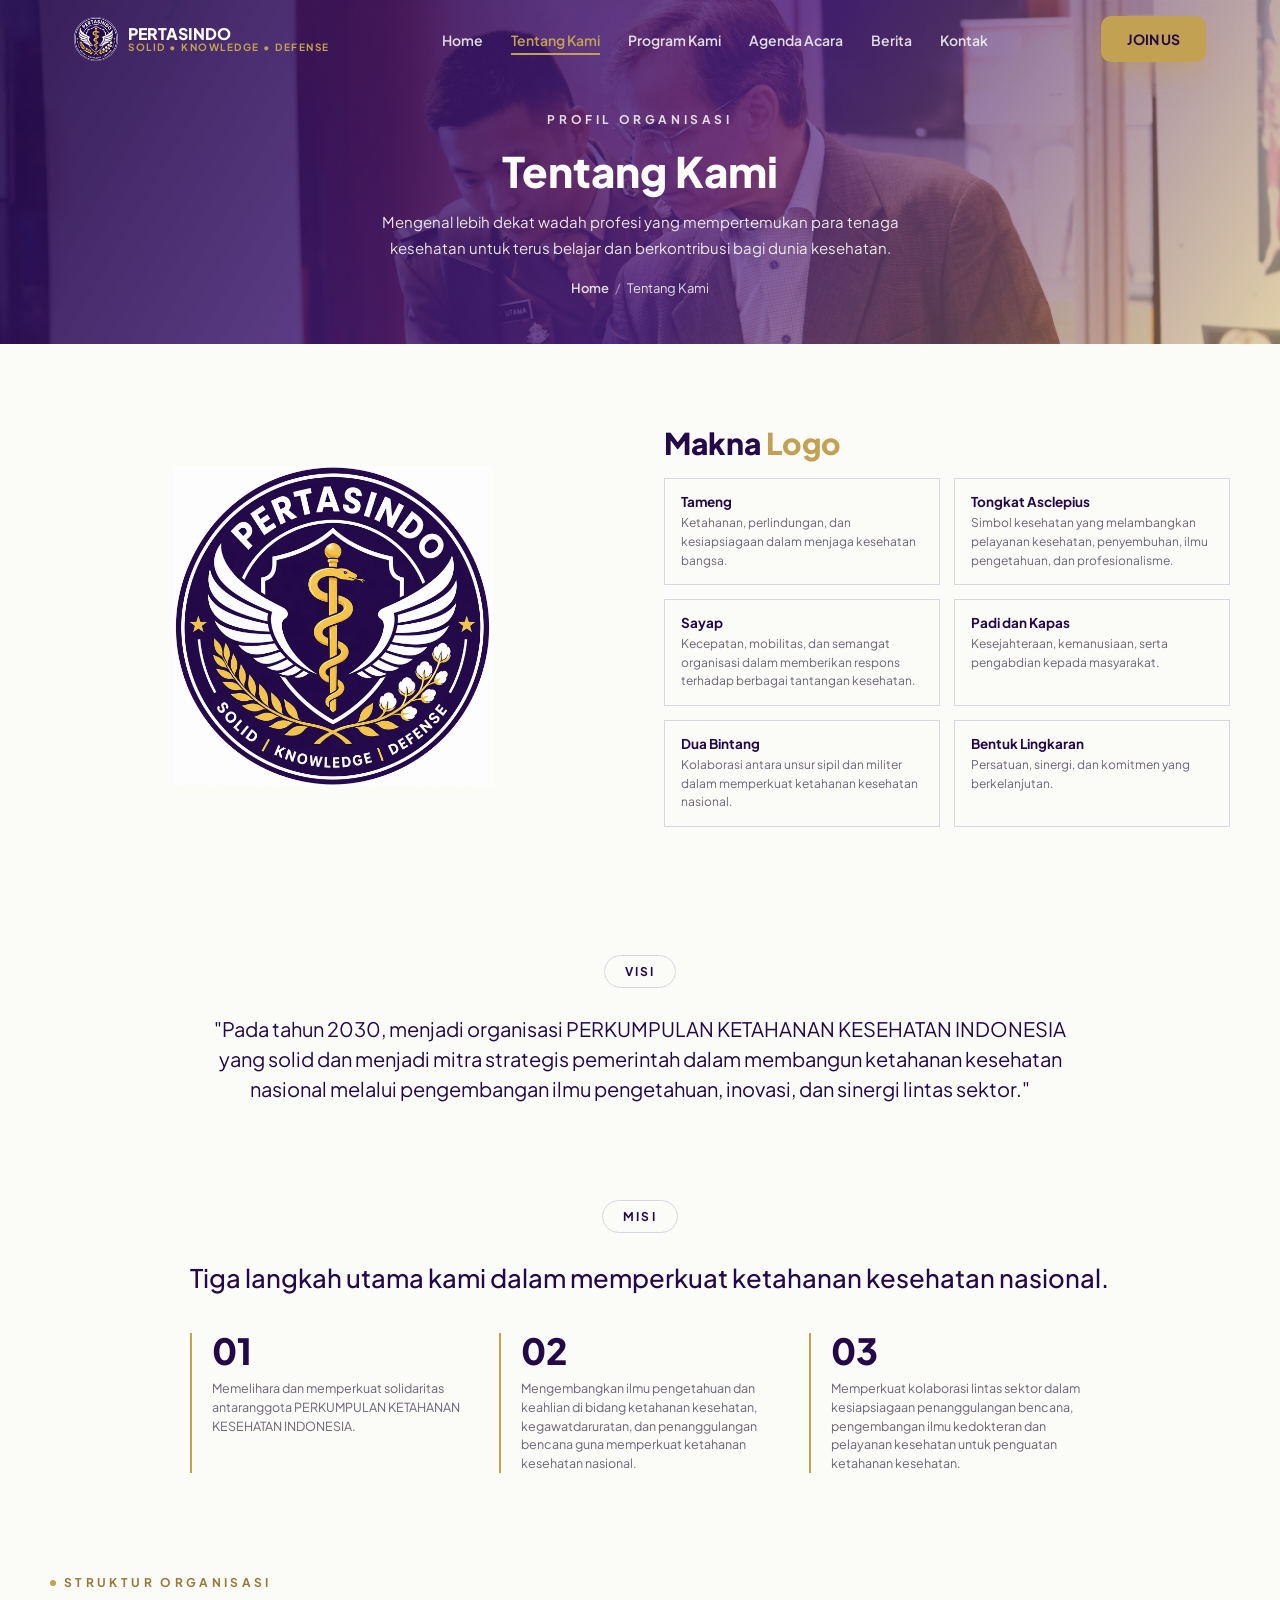
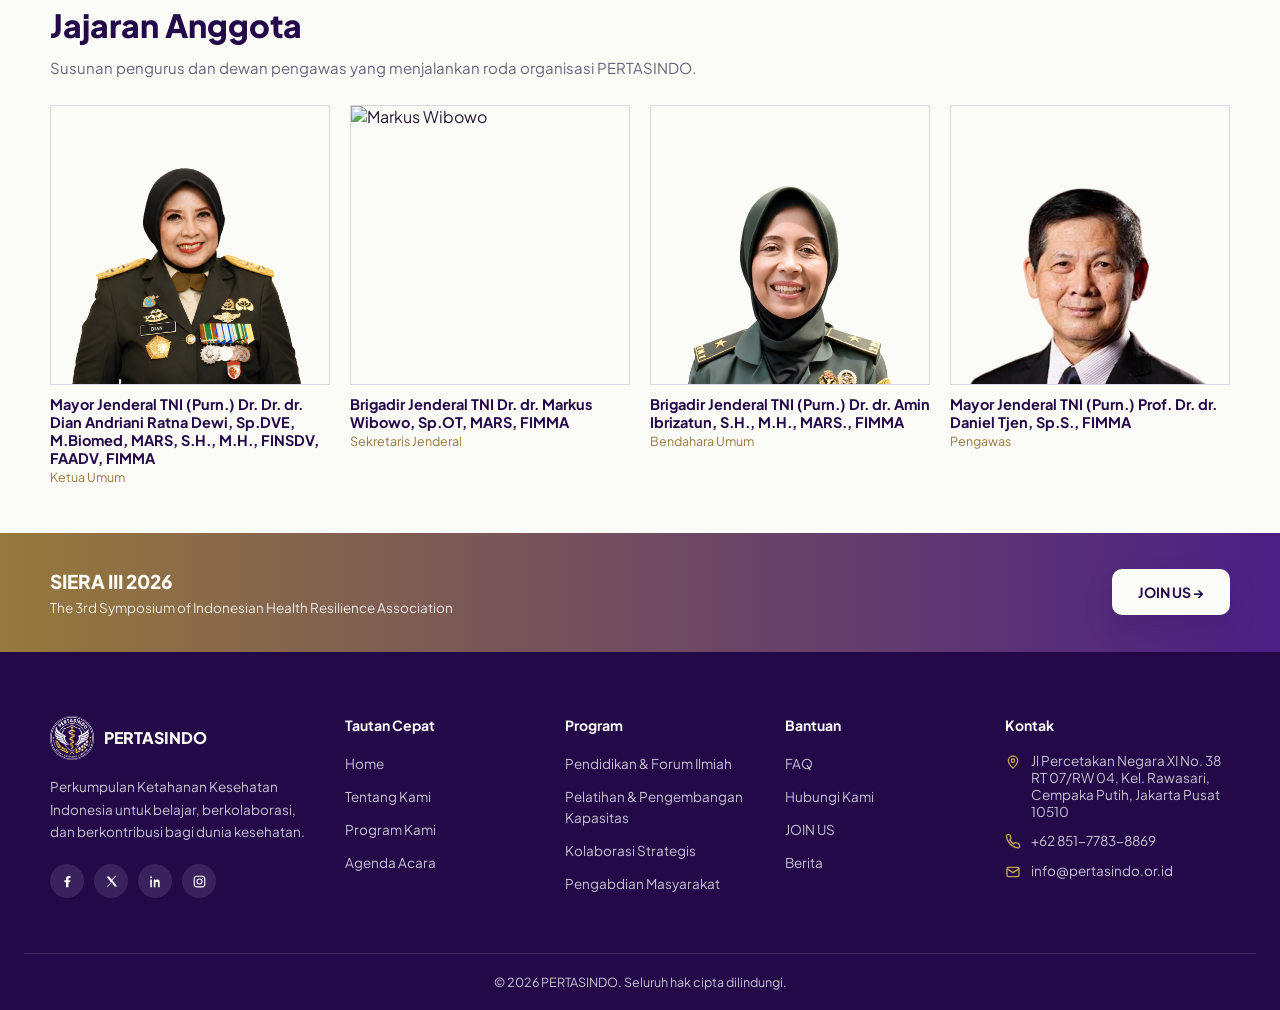
==== commit 82240e31: "feat: update vision and mission statements in about page for clarity and impact" ====
--- a/about.html
+++ b/about.html
@@ -85,7 +85,7 @@
   <div class="vm-row vm-row--center">
     <div class="vm-content">
       <span class="vm-badge">Visi</span>
-      <p class="vm-statement vm-statement--visi">"Menjadi organisasi PERKUMPULAN KETAHANAN KESEHATAN INDONESIA yang solid dan bermitra strategis dengan pemerintah dalam membangun serta memperkuat ketahanan kesehatan nasional melalui penerapan ilmu kedokteran militer dan kolaborasi militer-sipil."</p>
+      <p class="vm-statement vm-statement--visi">"Pada tahun 2030, menjadi organisasi PERKUMPULAN KETAHANAN KESEHATAN INDONESIA yang solid dan menjadi mitra strategis pemerintah dalam membangun ketahanan kesehatan nasional melalui pengembangan ilmu pengetahuan, inovasi, dan sinergi lintas sektor."</p>
     </div>
   </div>
 </section>
@@ -98,15 +98,15 @@
       <div class="vm-stats">
         <div class="vm-stat">
           <span class="vm-stat-num">01</span>
-          <span class="vm-stat-label">Memelihara soliditas antar-anggota PERKUMPULAN KETAHANAN KESEHATAN INDONESIA.</span>
+          <span class="vm-stat-label">Memelihara dan memperkuat solidaritas antaranggota PERKUMPULAN KETAHANAN KESEHATAN INDONESIA.</span>
         </div>
         <div class="vm-stat">
           <span class="vm-stat-num">02</span>
-          <span class="vm-stat-label">Mengembangkan keilmuan kedokteran militer untuk ketahanan kesehatan nasional di bidang kedokteran militer, kegawatdaruratan, dan bencana.</span>
+          <span class="vm-stat-label">Mengembangkan ilmu pengetahuan dan keahlian di bidang ketahanan kesehatan, kegawatdaruratan, dan penanggulangan bencana guna memperkuat ketahanan kesehatan nasional.</span>
         </div>
         <div class="vm-stat">
           <span class="vm-stat-num">03</span>
-          <span class="vm-stat-label">Memperkuat kolaborasi militer dan sipil dalam tanggap bencana.</span>
+          <span class="vm-stat-label">Memperkuat kolaborasi lintas sektor dalam kesiapsiagaan penanggulangan bencana, pengembangan ilmu kedokteran dan pelayanan kesehatan untuk penguatan ketahanan kesehatan.</span>
         </div>
       </div>
     </div>
--- a/site.css
+++ b/site.css
@@ -809,6 +809,12 @@
 
 .news-thumb svg{ width:44px; height:44px; }
 
+.news-thumb-icon{
+  background:linear-gradient(160deg, var(--blue), var(--teal));
+}
+
+.news-thumb img.thumb-face-top{ object-position:center 25%; }
+
 .news-thumb img{
   width:100%;
   height:100%;
@@ -2022,3 +2028,224 @@
     letter-spacing:0.08em !important;
   }
 }
+
+/* ===== NEWS CARD LINK (news.html) ===== */
+.news-card-link{
+  display:block;
+  text-decoration:none;
+  color:inherit;
+  cursor:pointer;
+}
+
+/* ===== NEWS MODAL / LIGHTBOX (news.html) ===== */
+.news-modal-overlay{
+  display:none;
+  position:fixed;
+  inset:0;
+  background:rgba(15,7,28,0.72);
+  z-index:1000;
+  padding:24px;
+  align-items:center;
+  justify-content:center;
+  overflow-y:auto;
+}
+
+.news-modal-overlay.open{ display:flex; }
+
+.news-modal{
+  background:var(--white);
+  border-radius:20px;
+  width:100%;
+  max-width:720px;
+  max-height:calc(100vh - 48px);
+  overflow-y:auto;
+  position:relative;
+  display:flex;
+  flex-direction:column;
+}
+
+.news-modal-close{
+  position:absolute;
+  top:14px;
+  right:14px;
+  width:36px;
+  height:36px;
+  border-radius:50%;
+  border:none;
+  background:rgba(15,7,28,0.55);
+  color:var(--white);
+  font-size:22px;
+  line-height:1;
+  cursor:pointer;
+  z-index:5;
+  display:flex;
+  align-items:center;
+  justify-content:center;
+}
+
+.news-modal-close:hover{ background:var(--navy); }
+
+.news-modal-media{
+  display:flex;
+  flex-direction:column;
+  background:#000;
+  flex:0 0 auto;
+}
+
+.news-modal-gallery{
+  position:relative;
+  background:#000;
+  aspect-ratio:16/10;
+  overflow:hidden;
+}
+
+.news-modal-slide{
+  position:absolute;
+  inset:0;
+  opacity:0;
+  visibility:hidden;
+  transition:opacity 0.35s ease;
+}
+
+.news-modal-slide.active{ opacity:1; visibility:visible; }
+
+.news-modal-slide img{
+  width:100%;
+  height:100%;
+  object-fit:cover;
+  display:block;
+}
+
+.news-modal-gallery-single img{
+  width:100%;
+  height:100%;
+  object-fit:cover;
+  display:block;
+}
+
+.news-modal-gallery-contain{
+  aspect-ratio:4/5;
+  background:var(--bg-soft);
+}
+
+.news-modal-gallery-contain img{
+  object-fit:contain;
+}
+
+@media (max-width:600px){
+  .news-modal-gallery-contain{ aspect-ratio:1/1; }
+}
+
+.news-modal-caption{
+  position:absolute;
+  left:0;
+  right:0;
+  bottom:0;
+  margin:0;
+  padding:14px 54px 14px 18px;
+  background:linear-gradient(180deg, rgba(15,7,28,0) 0%, rgba(15,7,28,0.75) 70%);
+  color:var(--white);
+  font-size:13px;
+  line-height:1.5;
+}
+
+.news-modal-nav{
+  position:absolute;
+  top:50%;
+  transform:translateY(-50%);
+  width:36px;
+  height:36px;
+  border-radius:50%;
+  border:none;
+  background:rgba(255,255,255,0.85);
+  color:var(--navy);
+  font-size:20px;
+  cursor:pointer;
+  display:flex;
+  align-items:center;
+  justify-content:center;
+  z-index:4;
+}
+
+.news-modal-nav:hover{ background:var(--white); }
+.news-modal-prev{ left:12px; }
+.news-modal-next{ right:12px; }
+
+.news-modal-count{
+  position:absolute;
+  top:14px;
+  left:18px;
+  color:var(--white);
+  font-size:12px;
+  font-weight:700;
+  letter-spacing:0.04em;
+  background:rgba(15,7,28,0.55);
+  padding:4px 10px;
+  border-radius:20px;
+  z-index:4;
+}
+
+.news-modal-thumbs{
+  display:flex;
+  gap:6px;
+  padding:10px 18px;
+  overflow-x:auto;
+}
+
+.news-modal-thumbs button{
+  flex:0 0 auto;
+  width:44px;
+  height:44px;
+  border-radius:8px;
+  border:2px solid transparent;
+  padding:0;
+  overflow:hidden;
+  cursor:pointer;
+  opacity:0.6;
+}
+
+.news-modal-thumbs button.active{ border-color:var(--teal); opacity:1; }
+
+.news-modal-thumbs img{
+  width:100%;
+  height:100%;
+  object-fit:cover;
+  display:block;
+}
+
+.news-modal-body{
+  padding:28px 28px 32px;
+}
+
+.news-modal-body .news-tag{ margin-bottom:14px; }
+
+.news-modal-body h3{
+  font-size:20px;
+  font-weight:700;
+  color:var(--navy);
+  line-height:1.35;
+  margin-bottom:8px;
+}
+
+.news-modal-body .news-date{
+  display:block;
+  font-size:12px;
+  color:var(--text-gray);
+  margin-bottom:16px;
+}
+
+.news-modal-body p{
+  font-size:14px;
+  line-height:1.7;
+  color:var(--text-gray);
+  margin-bottom:14px;
+  text-align:justify;
+}
+
+.news-modal-body p:last-child{ margin-bottom:0; }
+
+.news-modal-body .news-modal-byline{
+  text-align:right;
+  font-style:italic;
+  color:var(--text-gray);
+}
